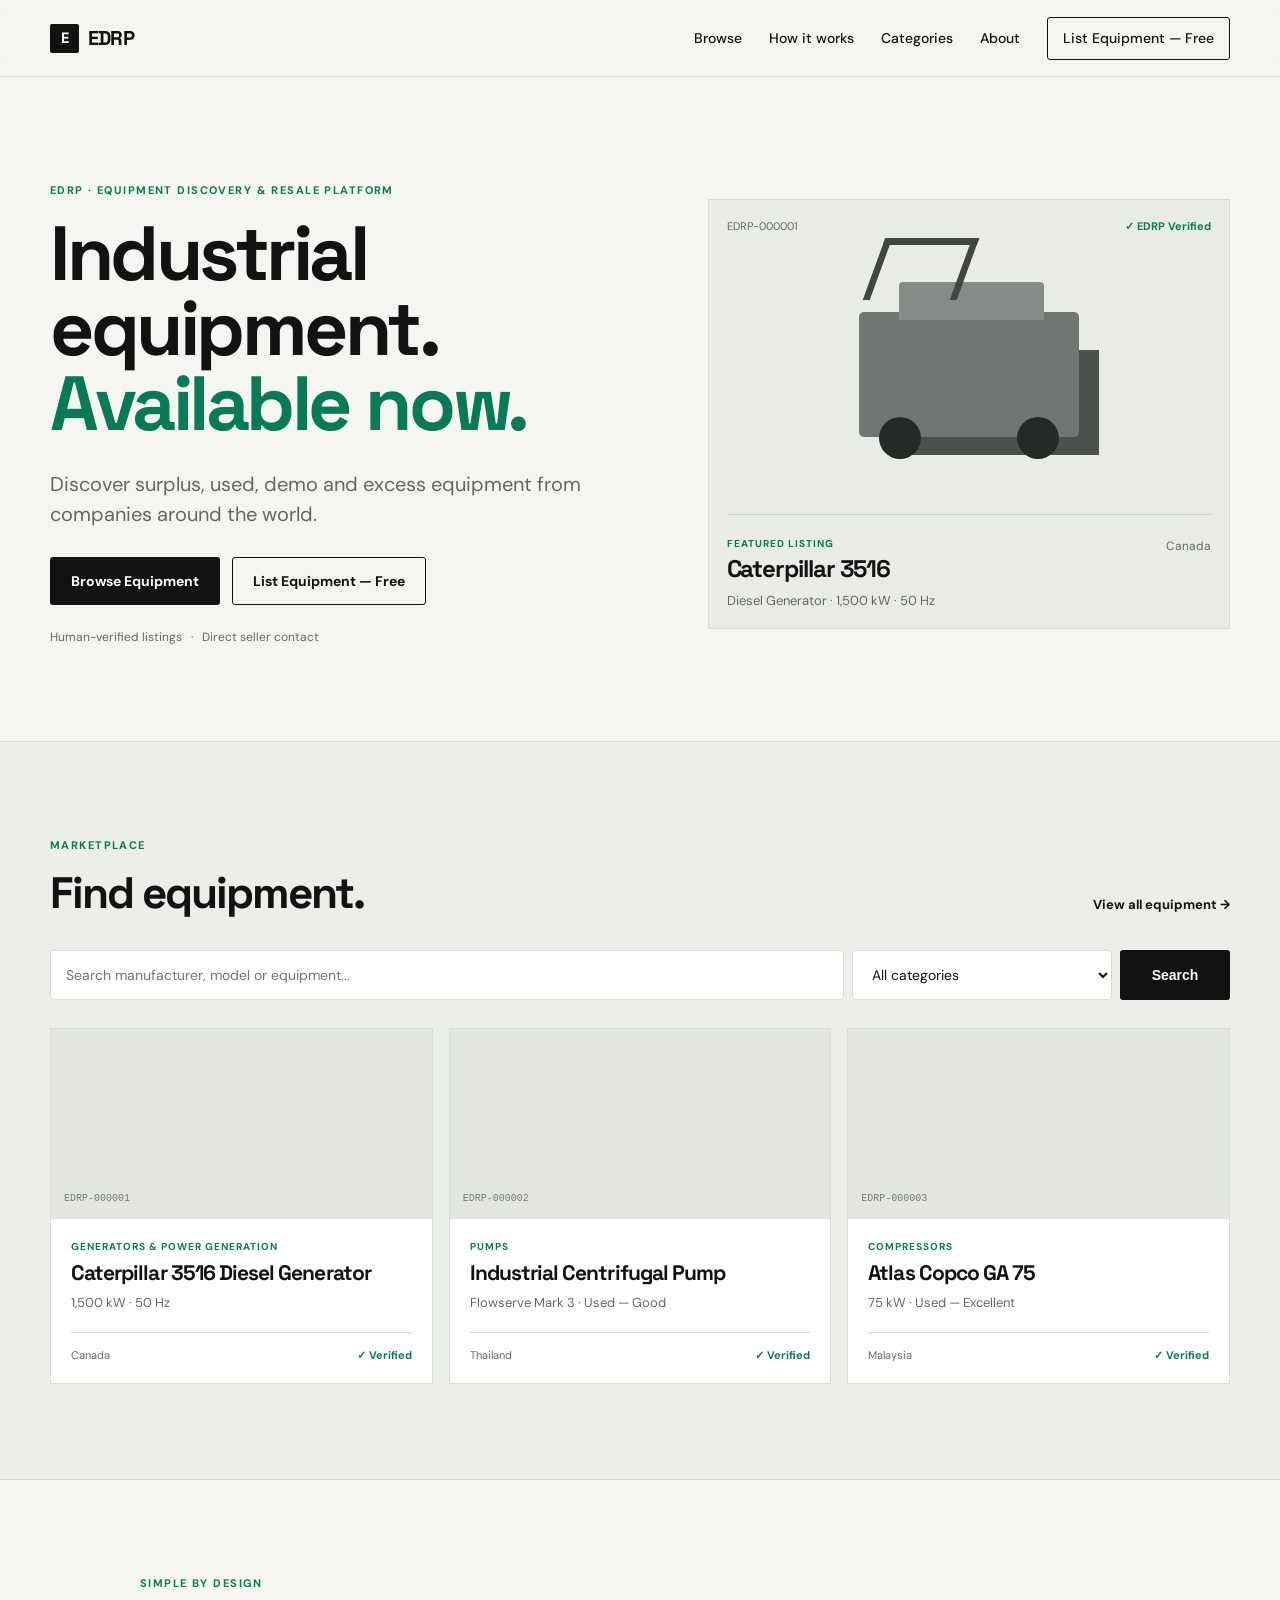
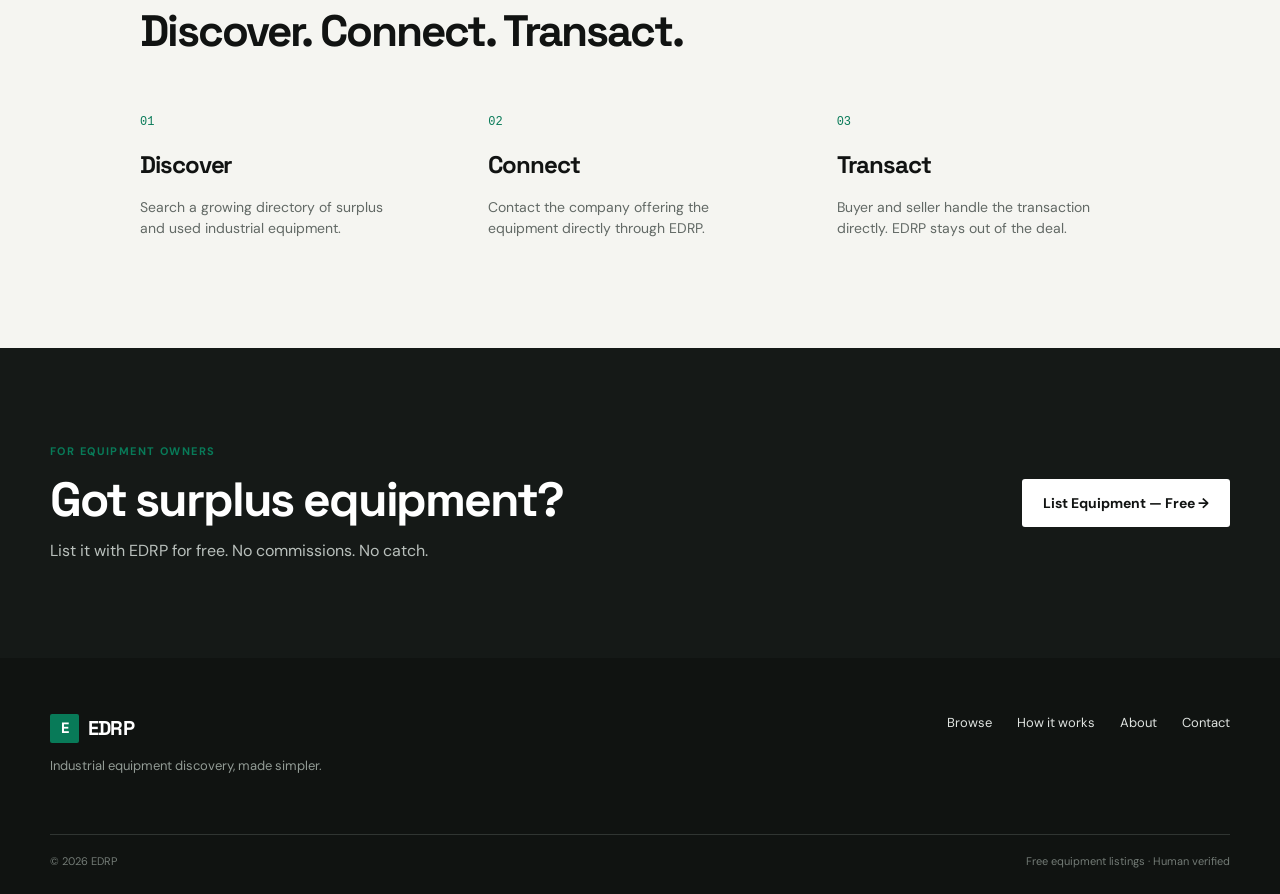
==== index.html @ 68dca219 "Add files via upload" ====
<!DOCTYPE html>
<html lang="en">
<head>
  <meta charset="UTF-8">
  <meta name="viewport" content="width=device-width, initial-scale=1.0">
  <meta name="description" content="EDRP — Industrial equipment. Available now.">
  <title>EDRP | Industrial Equipment. Available Now.</title>
  <link rel="preconnect" href="https://fonts.googleapis.com">
  <link rel="preconnect" href="https://fonts.gstatic.com" crossorigin>
  <link href="https://fonts.googleapis.com/css2?family=DM+Sans:wght@400;500;600;700&family=Space+Grotesk:wght@500;600;700&display=swap" rel="stylesheet">
  <link rel="stylesheet" href="css/style.css">
</head>
<body>
  <header class="site-header">
    <div class="container header-inner">
      <a class="brand" href="index.html" aria-label="EDRP home">
        <span class="brand-mark">E</span><span>EDRP</span>
      </a>
      <nav class="nav" aria-label="Primary navigation">
        <a href="#browse">Browse</a>
        <a href="#how">How it works</a>
        <a href="#categories">Categories</a>
        <a href="#about">About</a>
        <a class="nav-cta" href="#list">List Equipment — Free</a>
      </nav>
    </div>
  </header>

  <main>
    <section class="hero">
      <div class="container hero-grid">
        <div class="hero-copy">
          <p class="eyebrow">EDRP · Equipment Discovery & Resale Platform</p>
          <h1>Industrial equipment.<br><span>Available now.</span></h1>
          <p class="hero-text">Discover surplus, used, demo and excess equipment from companies around the world.</p>
          <div class="hero-actions">
            <a class="button button-primary" href="#browse">Browse Equipment</a>
            <a class="button button-secondary" href="#list">List Equipment — Free</a>
          </div>
          <div class="trust-line">
            <span>Human-verified listings</span>
            <span>·</span>
            <span>Direct seller contact</span>
          </div>
        </div>
        <div class="hero-panel" aria-label="Featured equipment preview">
          <div class="panel-top"><span>EDRP-000001</span><span class="verified">✓ EDRP Verified</span></div>
          <div class="equipment-visual"><div class="machine-shape"><div></div><div></div><div></div></div></div>
          <div class="panel-bottom">
            <div><p class="label">Featured listing</p><h2>Caterpillar 3516</h2><p>Diesel Generator · 1,500 kW · 50 Hz</p></div>
            <span class="location">Canada</span>
          </div>
        </div>
      </div>
    </section>

    <section class="section section-muted" id="browse">
      <div class="container">
        <div class="section-heading">
          <div><p class="eyebrow">Marketplace</p><h2>Find equipment.</h2></div>
          <a class="text-link" href="#">View all equipment →</a>
        </div>
        <div class="search-bar">
          <input type="search" placeholder="Search manufacturer, model or equipment..." aria-label="Search equipment">
          <select aria-label="Category"><option>All categories</option><option>Generators & Power Generation</option><option>Pumps</option><option>Compressors</option><option>Construction Equipment</option></select>
          <button class="button button-primary" type="button">Search</button>
        </div>
        <div class="listing-grid">
          <article class="listing-card"><div class="card-visual"><span>EDRP-000001</span></div><div class="card-body"><p class="card-category">Generators & Power Generation</p><h3>Caterpillar 3516 Diesel Generator</h3><p>1,500 kW · 50 Hz</p><div class="card-meta"><span>Canada</span><span class="verified">✓ Verified</span></div></div></article>
          <article class="listing-card"><div class="card-visual"><span>EDRP-000002</span></div><div class="card-body"><p class="card-category">Pumps</p><h3>Industrial Centrifugal Pump</h3><p>Flowserve Mark 3 · Used — Good</p><div class="card-meta"><span>Thailand</span><span class="verified">✓ Verified</span></div></div></article>
          <article class="listing-card"><div class="card-visual"><span>EDRP-000003</span></div><div class="card-body"><p class="card-category">Compressors</p><h3>Atlas Copco GA 75</h3><p>75 kW · Used — Excellent</p><div class="card-meta"><span>Malaysia</span><span class="verified">✓ Verified</span></div></div></article>
        </div>
      </div>
    </section>

    <section class="section" id="how">
      <div class="container narrow">
        <p class="eyebrow">Simple by design</p><h2>Discover. Connect. Transact.</h2>
        <div class="steps"><div><span>01</span><h3>Discover</h3><p>Search a growing directory of surplus and used industrial equipment.</p></div><div><span>02</span><h3>Connect</h3><p>Contact the company offering the equipment directly through EDRP.</p></div><div><span>03</span><h3>Transact</h3><p>Buyer and seller handle the transaction directly. EDRP stays out of the deal.</p></div></div>
      </div>
    </section>

    <section class="section section-dark" id="list">
      <div class="container split-cta"><div><p class="eyebrow">For equipment owners</p><h2>Got surplus equipment?</h2><p>List it with EDRP for free. No commissions. No catch.</p></div><a class="button button-light" href="#">List Equipment — Free →</a></div>
    </section>
  </main>

  <footer class="site-footer" id="about"><div class="container footer-inner"><div><div class="brand footer-brand"><span class="brand-mark">E</span><span>EDRP</span></div><p>Industrial equipment discovery, made simpler.</p></div><div class="footer-links"><a href="#">Browse</a><a href="#">How it works</a><a href="#">About</a><a href="#">Contact</a></div></div><div class="container footer-bottom"><span>© 2026 EDRP</span><span>Free equipment listings · Human verified</span></div></footer>
</body>
</html>
---- css/style.css ----
:root{--ink:#111312;--muted:#626965;--paper:#f5f5f1;--white:#fff;--line:#d9ddd8;--emerald:#087a58;--dark:#151917;--max:1180px;--radius:4px}
*{box-sizing:border-box}html{scroll-behavior:smooth}body{margin:0;background:var(--paper);color:var(--ink);font-family:"DM Sans",Arial,sans-serif;line-height:1.5}a{color:inherit;text-decoration:none}.container{width:min(calc(100% - 40px),var(--max));margin:auto}.site-header{position:sticky;top:0;z-index:20;background:rgba(245,245,241,.94);backdrop-filter:blur(12px);border-bottom:1px solid var(--line)}.header-inner{height:76px;display:flex;align-items:center;justify-content:space-between}.brand{display:flex;align-items:center;gap:9px;font-family:"Space Grotesk",sans-serif;font-weight:700;font-size:20px;letter-spacing:-.04em}.brand-mark{display:grid;place-items:center;width:29px;height:29px;background:var(--ink);color:var(--white);font-size:15px;border-radius:2px}.nav{display:flex;align-items:center;gap:27px;font-size:14px;font-weight:500}.nav a:hover,.text-link:hover{color:var(--emerald)}.nav-cta{border:1px solid var(--ink);padding:10px 15px;border-radius:3px}.nav-cta:hover{background:var(--ink);color:#fff!important}.hero{padding:105px 0 95px}.hero-grid{display:grid;grid-template-columns:1.05fr .95fr;gap:80px;align-items:center}.eyebrow{text-transform:uppercase;letter-spacing:.13em;font-size:11px;font-weight:700;color:var(--emerald);margin:0 0 17px}.hero h1,h2,h3{font-family:"Space Grotesk",sans-serif;letter-spacing:-.045em;margin:0}.hero h1{font-size:clamp(48px,6vw,78px);line-height:.98;max-width:750px}.hero h1 span{color:var(--emerald)}.hero-text{font-size:20px;color:var(--muted);max-width:590px;margin:28px 0}.hero-actions{display:flex;gap:12px;flex-wrap:wrap}.button{display:inline-flex;align-items:center;justify-content:center;min-height:48px;padding:0 20px;border-radius:3px;font-size:14px;font-weight:700;border:1px solid transparent;cursor:pointer}.button-primary{background:var(--ink);color:#fff}.button-primary:hover{background:var(--emerald)}.button-secondary{border-color:var(--ink)}.button-secondary:hover{background:#fff}.button-light{background:#fff;color:var(--ink)}.trust-line{display:flex;gap:9px;color:var(--muted);font-size:12px;margin-top:23px}.hero-panel{background:#e9ebe6;border:1px solid var(--line);min-height:430px;padding:18px;display:flex;flex-direction:column}.panel-top,.card-meta{display:flex;justify-content:space-between;align-items:center;font-size:11px;color:var(--muted)}.verified{color:var(--emerald);font-weight:700}.equipment-visual{flex:1;display:grid;place-items:center;min-height:270px}.machine-shape{width:220px;height:125px;position:relative;background:#707773;border-radius:5px;box-shadow:30px 28px 0 -10px #4c514e}.machine-shape:before{content:"";position:absolute;width:145px;height:38px;background:#858b87;left:40px;top:-30px;border-radius:4px 4px 0 0}.machine-shape:after{content:"";position:absolute;width:80px;height:55px;border:7px solid #414643;border-bottom:0;left:15px;top:-74px;transform:skewX(-20deg)}.machine-shape div{position:absolute;width:42px;height:42px;border-radius:50%;background:#252a27;bottom:-22px}.machine-shape div:nth-child(1){left:20px}.machine-shape div:nth-child(2){right:20px}.machine-shape div:nth-child(3){display:none}.panel-bottom{border-top:1px solid #cdd2cd;padding-top:17px;display:flex;justify-content:space-between;gap:20px}.panel-bottom h2{font-size:24px}.panel-bottom p{margin:4px 0 0;color:var(--muted);font-size:13px}.label,.card-category{font-size:10px!important;text-transform:uppercase;letter-spacing:.1em;font-weight:700;color:var(--emerald)!important}.location{font-size:12px;color:var(--muted);padding-top:5px}.section{padding:95px 0}.section-muted{background:#eceeea;border-top:1px solid var(--line);border-bottom:1px solid var(--line)}.section-dark{background:var(--dark);color:#fff}.section-heading{display:flex;align-items:end;justify-content:space-between;margin-bottom:35px}.section h2{font-size:44px;line-height:1}.text-link{font-size:13px;font-weight:700}.search-bar{display:grid;grid-template-columns:1fr 260px 110px;gap:8px;margin-bottom:28px}.search-bar input,.search-bar select{height:50px;border:1px solid var(--line);background:#fff;padding:0 15px;font:inherit;font-size:14px;color:var(--ink);border-radius:3px}.listing-grid{display:grid;grid-template-columns:repeat(3,1fr);gap:16px}.listing-card{background:#fff;border:1px solid var(--line);transition:transform .2s,box-shadow .2s}.listing-card:hover{transform:translateY(-3px);box-shadow:0 12px 30px rgba(0,0,0,.06)}.card-visual{height:190px;background:#e2e5e0;display:flex;align-items:flex-end;padding:13px;color:#777d78;font-size:10px;font-family:monospace}.card-body{padding:20px}.card-category{margin:0 0 8px}.card-body h3{font-size:21px;line-height:1.08}.card-body>p:not(.card-category){font-size:13px;color:var(--muted);margin:9px 0 19px}.card-meta{padding-top:14px;border-top:1px solid var(--line)}.narrow{max-width:1000px}.steps{display:grid;grid-template-columns:repeat(3,1fr);gap:45px;margin-top:55px}.steps span{font-family:monospace;color:var(--emerald);font-size:12px}.steps h3{font-size:24px;margin:15px 0 8px}.steps p{font-size:14px;color:var(--muted);max-width:270px}.split-cta{display:flex;align-items:center;justify-content:space-between;gap:40px}.split-cta h2{font-size:48px}.split-cta p:not(.eyebrow){color:#b9c0bc;margin:15px 0 0}.site-footer{padding:55px 0 25px;background:#101311;color:#dfe3e0}.footer-inner{display:flex;justify-content:space-between;gap:40px;padding-bottom:45px}.footer-brand{color:#fff}.footer-brand .brand-mark{background:var(--emerald)}.footer-inner p{color:#929b95;font-size:13px}.footer-links{display:flex;gap:25px;font-size:13px}.footer-links a:hover{color:#fff}.footer-bottom{border-top:1px solid #303532;padding-top:18px;display:flex;justify-content:space-between;color:#737b76;font-size:11px}
@media(max-width:850px){.nav{gap:12px}.nav a:not(.nav-cta){display:none}.hero{padding:75px 0}.hero-grid{grid-template-columns:1fr;gap:45px}.hero-panel{min-height:380px}.listing-grid{grid-template-columns:1fr 1fr}.search-bar{grid-template-columns:1fr 1fr}.search-bar .button{grid-column:1/-1}.steps{gap:25px}.split-cta{align-items:flex-start;flex-direction:column}.footer-inner{flex-direction:column}.footer-links{flex-wrap:wrap}.footer-bottom{flex-direction:column;gap:8px}}
@media(max-width:560px){.container{width:min(calc(100% - 28px),var(--max))}.header-inner{height:65px}.nav-cta{padding:8px 11px;font-size:12px}.hero h1{font-size:49px}.hero-text{font-size:17px}.hero-actions .button{width:100%}.trust-line{flex-wrap:wrap}.hero-panel{min-height:340px}.section{padding:70px 0}.section-heading{display:block}.section-heading .text-link{display:inline-block;margin-top:18px}.section h2,.split-cta h2{font-size:37px}.search-bar,.listing-grid,.steps{grid-template-columns:1fr}.search-bar input,.search-bar select,.search-bar .button{grid-column:auto}.steps{gap:28px;margin-top:38px}.steps p{max-width:none}.footer-links{display:grid;grid-template-columns:1fr 1fr}}
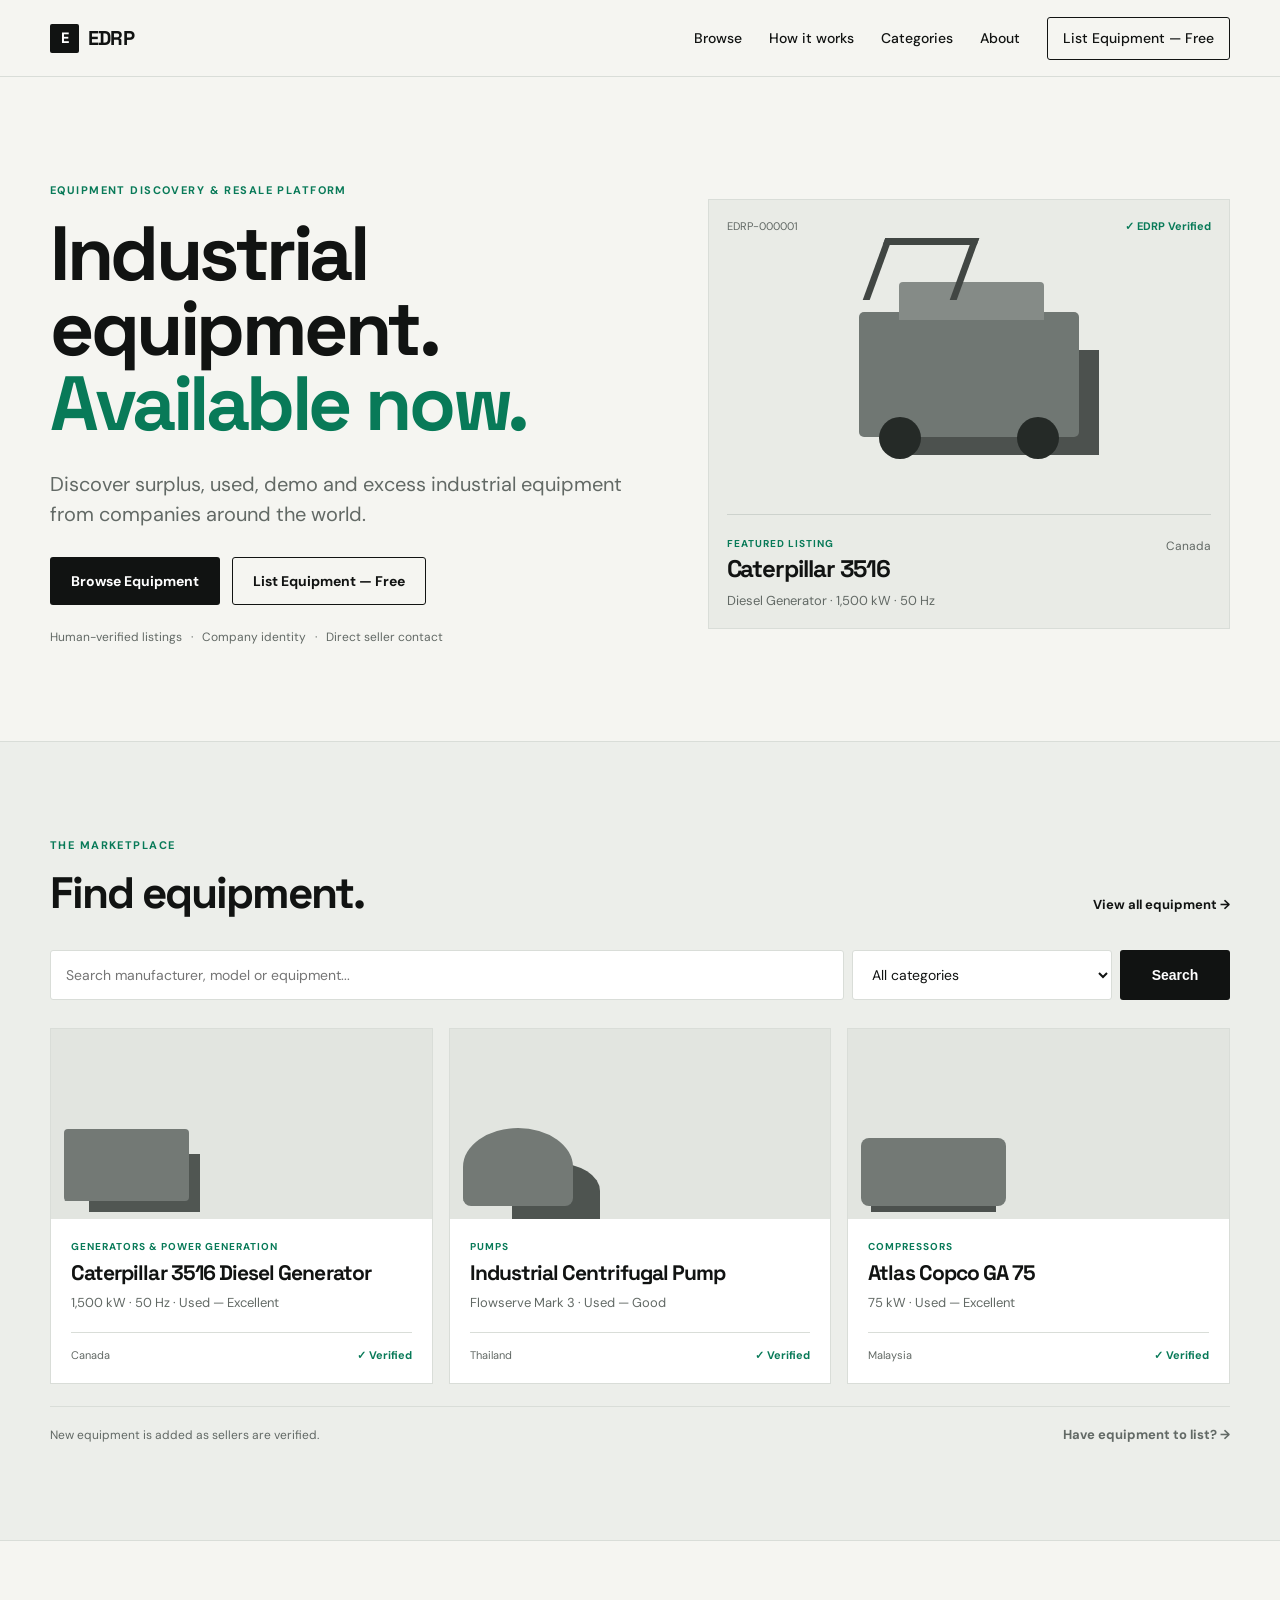
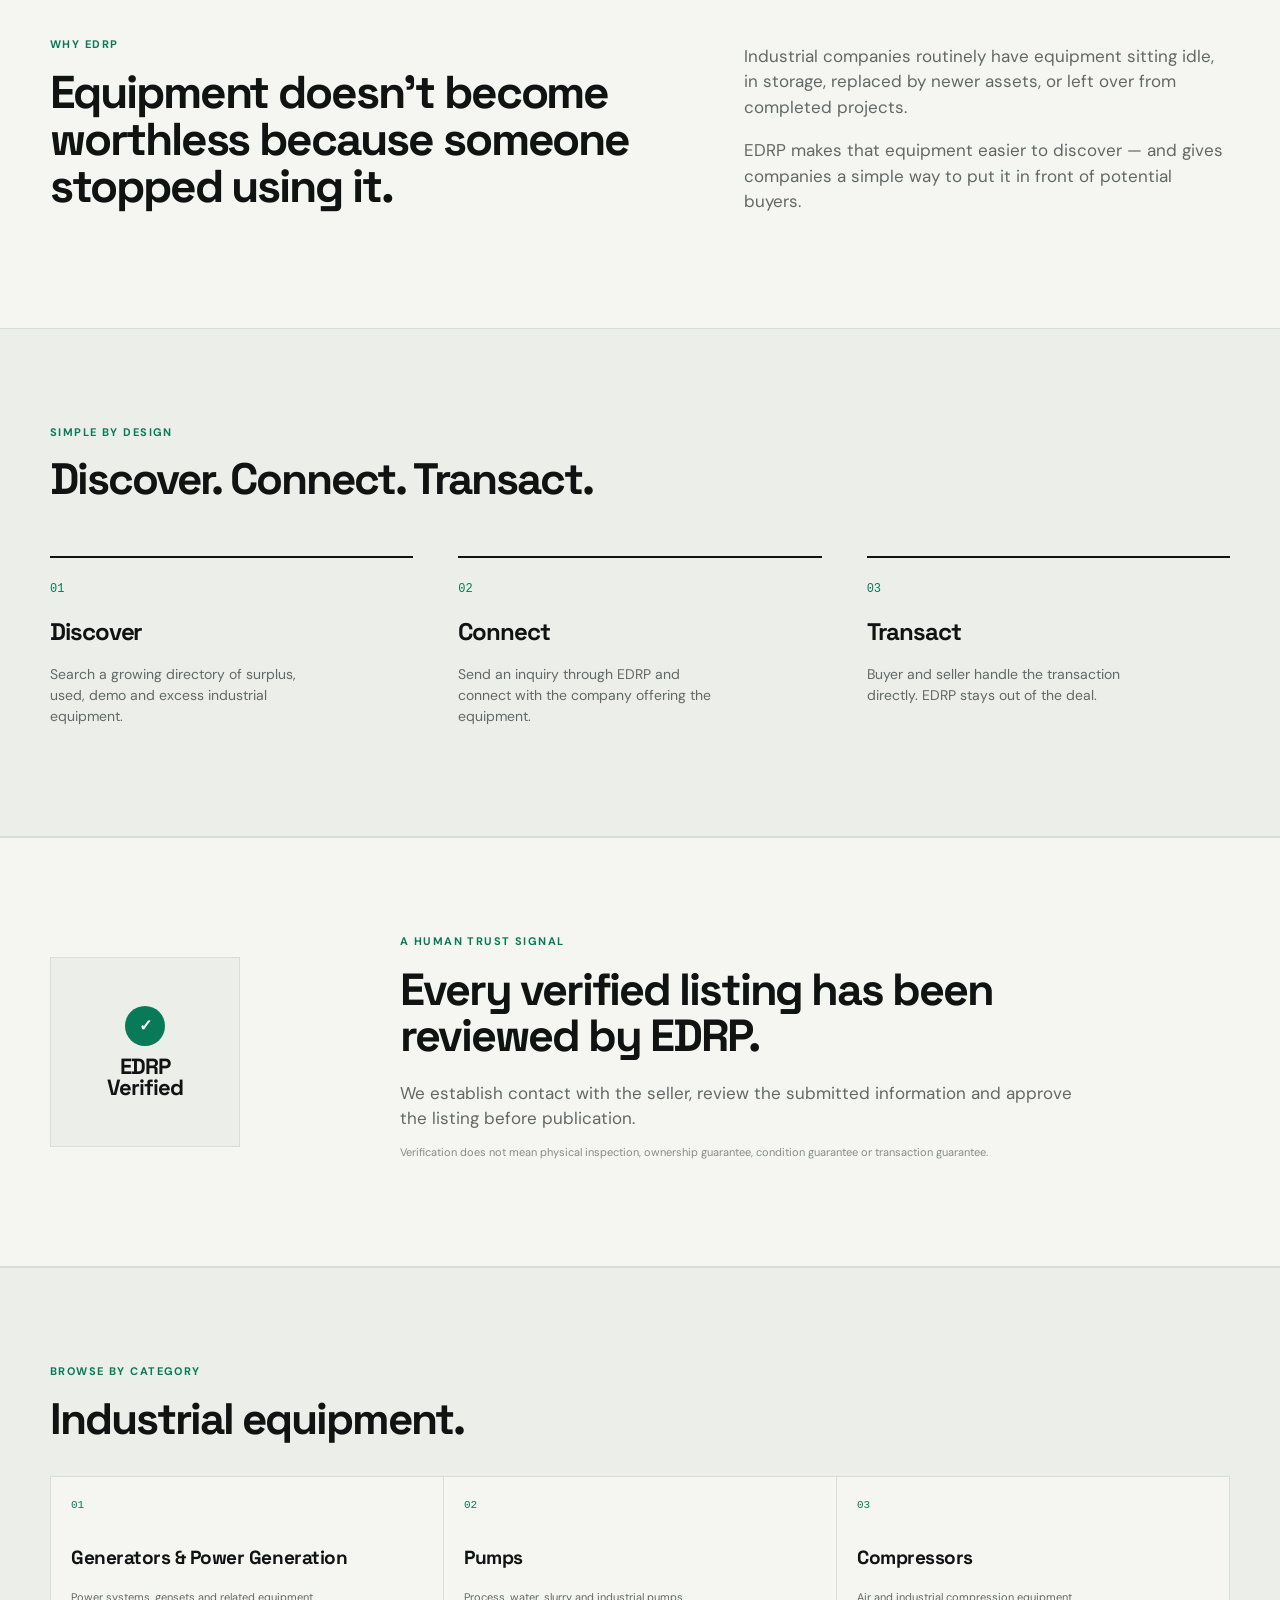
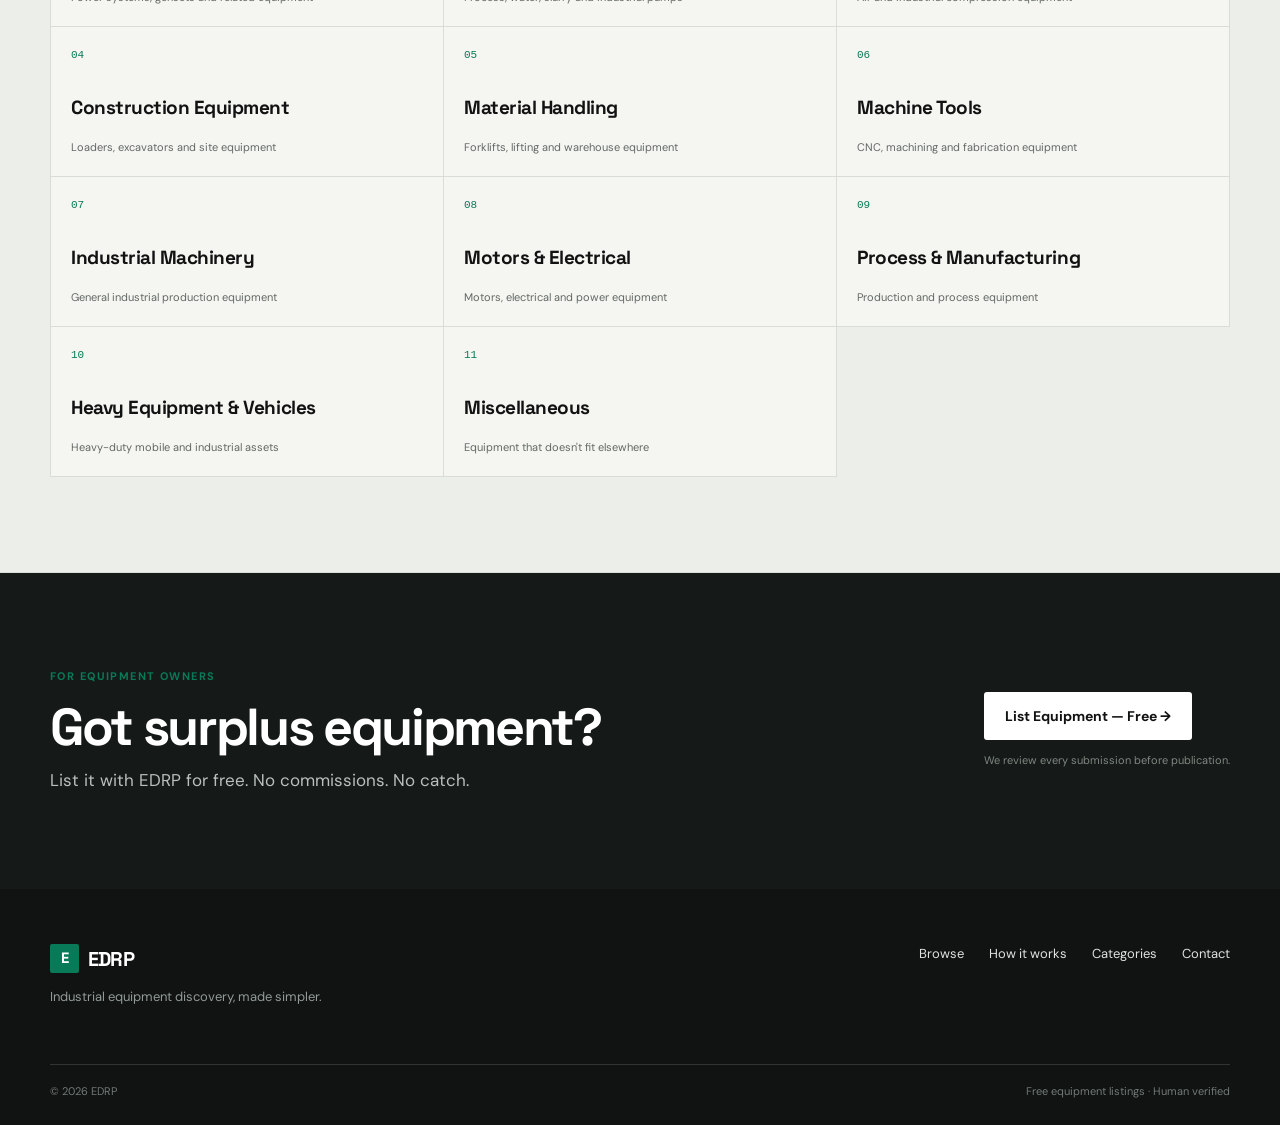
==== commit 931e497a: "Add files via upload" ====
--- a/index.html
+++ b/index.html
@@ -3,7 +3,7 @@
 <head>
   <meta charset="UTF-8">
   <meta name="viewport" content="width=device-width, initial-scale=1.0">
-  <meta name="description" content="EDRP — Industrial equipment. Available now.">
+  <meta name="description" content="EDRP is a global directory for surplus, used, demo and excess industrial equipment. Discover equipment from companies around the world.">
   <title>EDRP | Industrial Equipment. Available Now.</title>
   <link rel="preconnect" href="https://fonts.googleapis.com">
   <link rel="preconnect" href="https://fonts.gstatic.com" crossorigin>
@@ -17,74 +17,223 @@
         <span class="brand-mark">E</span><span>EDRP</span>
       </a>
       <nav class="nav" aria-label="Primary navigation">
-        <a href="#browse">Browse</a>
-        <a href="#how">How it works</a>
+        <a href="#equipment">Browse</a>
+        <a href="#how-it-works">How it works</a>
         <a href="#categories">Categories</a>
         <a href="#about">About</a>
-        <a class="nav-cta" href="#list">List Equipment — Free</a>
+        <a class="nav-cta" href="#sell">List Equipment — Free</a>
       </nav>
     </div>
   </header>
 
   <main>
+    <!-- HERO -->
     <section class="hero">
       <div class="container hero-grid">
         <div class="hero-copy">
-          <p class="eyebrow">EDRP · Equipment Discovery & Resale Platform</p>
+          <p class="eyebrow">Equipment Discovery & Resale Platform</p>
           <h1>Industrial equipment.<br><span>Available now.</span></h1>
-          <p class="hero-text">Discover surplus, used, demo and excess equipment from companies around the world.</p>
+          <p class="hero-text">Discover surplus, used, demo and excess industrial equipment from companies around the world.</p>
           <div class="hero-actions">
-            <a class="button button-primary" href="#browse">Browse Equipment</a>
-            <a class="button button-secondary" href="#list">List Equipment — Free</a>
-          </div>
-          <div class="trust-line">
-            <span>Human-verified listings</span>
-            <span>·</span>
-            <span>Direct seller contact</span>
-          </div>
-        </div>
-        <div class="hero-panel" aria-label="Featured equipment preview">
+            <a class="button button-primary" href="#equipment">Browse Equipment</a>
+            <a class="button button-secondary" href="#sell">List Equipment — Free</a>
+          </div>
+          <div class="trust-line" aria-label="EDRP trust points">
+            <span>Human-verified listings</span><span>·</span><span>Company identity</span><span>·</span><span>Direct seller contact</span>
+          </div>
+        </div>
+
+        <a class="hero-panel" href="#equipment" aria-label="View featured equipment">
           <div class="panel-top"><span>EDRP-000001</span><span class="verified">✓ EDRP Verified</span></div>
-          <div class="equipment-visual"><div class="machine-shape"><div></div><div></div><div></div></div></div>
+          <div class="equipment-visual">
+            <div class="machine-shape"><div></div><div></div><div></div></div>
+          </div>
           <div class="panel-bottom">
-            <div><p class="label">Featured listing</p><h2>Caterpillar 3516</h2><p>Diesel Generator · 1,500 kW · 50 Hz</p></div>
+            <div>
+              <p class="label">Featured listing</p>
+              <h2>Caterpillar 3516</h2>
+              <p>Diesel Generator · 1,500 kW · 50 Hz</p>
+            </div>
             <span class="location">Canada</span>
           </div>
-        </div>
-      </div>
-    </section>
-
-    <section class="section section-muted" id="browse">
+        </a>
+      </div>
+    </section>
+
+    <!-- MARKETPLACE -->
+    <section class="section section-muted" id="equipment">
       <div class="container">
         <div class="section-heading">
-          <div><p class="eyebrow">Marketplace</p><h2>Find equipment.</h2></div>
-          <a class="text-link" href="#">View all equipment →</a>
-        </div>
-        <div class="search-bar">
+          <div>
+            <p class="eyebrow">The marketplace</p>
+            <h2>Find equipment.</h2>
+          </div>
+          <a class="text-link" href="#equipment-grid">View all equipment →</a>
+        </div>
+
+        <div class="search-bar" role="search">
           <input type="search" placeholder="Search manufacturer, model or equipment..." aria-label="Search equipment">
-          <select aria-label="Category"><option>All categories</option><option>Generators & Power Generation</option><option>Pumps</option><option>Compressors</option><option>Construction Equipment</option></select>
+          <select aria-label="Category">
+            <option>All categories</option>
+            <option>Generators & Power Generation</option>
+            <option>Pumps</option>
+            <option>Compressors</option>
+            <option>Construction Equipment</option>
+            <option>Material Handling Equipment</option>
+            <option>Machine Tools</option>
+          </select>
           <button class="button button-primary" type="button">Search</button>
         </div>
-        <div class="listing-grid">
-          <article class="listing-card"><div class="card-visual"><span>EDRP-000001</span></div><div class="card-body"><p class="card-category">Generators & Power Generation</p><h3>Caterpillar 3516 Diesel Generator</h3><p>1,500 kW · 50 Hz</p><div class="card-meta"><span>Canada</span><span class="verified">✓ Verified</span></div></div></article>
-          <article class="listing-card"><div class="card-visual"><span>EDRP-000002</span></div><div class="card-body"><p class="card-category">Pumps</p><h3>Industrial Centrifugal Pump</h3><p>Flowserve Mark 3 · Used — Good</p><div class="card-meta"><span>Thailand</span><span class="verified">✓ Verified</span></div></div></article>
-          <article class="listing-card"><div class="card-visual"><span>EDRP-000003</span></div><div class="card-body"><p class="card-category">Compressors</p><h3>Atlas Copco GA 75</h3><p>75 kW · Used — Excellent</p><div class="card-meta"><span>Malaysia</span><span class="verified">✓ Verified</span></div></div></article>
-        </div>
-      </div>
-    </section>
-
-    <section class="section" id="how">
-      <div class="container narrow">
-        <p class="eyebrow">Simple by design</p><h2>Discover. Connect. Transact.</h2>
-        <div class="steps"><div><span>01</span><h3>Discover</h3><p>Search a growing directory of surplus and used industrial equipment.</p></div><div><span>02</span><h3>Connect</h3><p>Contact the company offering the equipment directly through EDRP.</p></div><div><span>03</span><h3>Transact</h3><p>Buyer and seller handle the transaction directly. EDRP stays out of the deal.</p></div></div>
-      </div>
-    </section>
-
-    <section class="section section-dark" id="list">
-      <div class="container split-cta"><div><p class="eyebrow">For equipment owners</p><h2>Got surplus equipment?</h2><p>List it with EDRP for free. No commissions. No catch.</p></div><a class="button button-light" href="#">List Equipment — Free →</a></div>
+
+        <div class="listing-grid" id="equipment-grid">
+          <a class="listing-card" href="#listing-000001">
+            <div class="card-visual machine-generator"><span>EDRP-000001</span></div>
+            <div class="card-body">
+              <p class="card-category">Generators & Power Generation</p>
+              <h3>Caterpillar 3516 Diesel Generator</h3>
+              <p>1,500 kW · 50 Hz · Used — Excellent</p>
+              <div class="card-meta"><span>Canada</span><span class="verified">✓ Verified</span></div>
+            </div>
+          </a>
+
+          <a class="listing-card" href="#listing-000002">
+            <div class="card-visual machine-pump"><span>EDRP-000002</span></div>
+            <div class="card-body">
+              <p class="card-category">Pumps</p>
+              <h3>Industrial Centrifugal Pump</h3>
+              <p>Flowserve Mark 3 · Used — Good</p>
+              <div class="card-meta"><span>Thailand</span><span class="verified">✓ Verified</span></div>
+            </div>
+          </a>
+
+          <a class="listing-card" href="#listing-000003">
+            <div class="card-visual machine-compressor"><span>EDRP-000003</span></div>
+            <div class="card-body">
+              <p class="card-category">Compressors</p>
+              <h3>Atlas Copco GA 75</h3>
+              <p>75 kW · Used — Excellent</p>
+              <div class="card-meta"><span>Malaysia</span><span class="verified">✓ Verified</span></div>
+            </div>
+          </a>
+        </div>
+
+        <div class="marketplace-note">
+          <span>New equipment is added as sellers are verified.</span>
+          <a class="text-link" href="#sell">Have equipment to list? →</a>
+        </div>
+      </div>
+    </section>
+
+    <!-- VALUE PROPOSITION -->
+    <section class="section">
+      <div class="container value-grid">
+        <div>
+          <p class="eyebrow">Why EDRP</p>
+          <h2>Equipment doesn't become worthless because someone stopped using it.</h2>
+        </div>
+        <div class="value-copy">
+          <p>Industrial companies routinely have equipment sitting idle, in storage, replaced by newer assets, or left over from completed projects.</p>
+          <p>EDRP makes that equipment easier to discover — and gives companies a simple way to put it in front of potential buyers.</p>
+        </div>
+      </div>
+    </section>
+
+    <!-- HOW IT WORKS -->
+    <section class="section section-muted" id="how-it-works">
+      <div class="container">
+        <div class="section-heading compact-heading">
+          <div><p class="eyebrow">Simple by design</p><h2>Discover. Connect. Transact.</h2></div>
+        </div>
+        <div class="steps">
+          <div class="step">
+            <span>01</span>
+            <h3>Discover</h3>
+            <p>Search a growing directory of surplus, used, demo and excess industrial equipment.</p>
+          </div>
+          <div class="step">
+            <span>02</span>
+            <h3>Connect</h3>
+            <p>Send an inquiry through EDRP and connect with the company offering the equipment.</p>
+          </div>
+          <div class="step">
+            <span>03</span>
+            <h3>Transact</h3>
+            <p>Buyer and seller handle the transaction directly. EDRP stays out of the deal.</p>
+          </div>
+        </div>
+      </div>
+    </section>
+
+    <!-- VERIFIED -->
+    <section class="section verified-section">
+      <div class="container verified-grid">
+        <div class="verified-badge-large"><span>✓</span><strong>EDRP<br>Verified</strong></div>
+        <div>
+          <p class="eyebrow">A human trust signal</p>
+          <h2>Every verified listing has been reviewed by EDRP.</h2>
+          <p class="verified-text">We establish contact with the seller, review the submitted information and approve the listing before publication.</p>
+          <p class="verified-fine">Verification does not mean physical inspection, ownership guarantee, condition guarantee or transaction guarantee.</p>
+        </div>
+      </div>
+    </section>
+
+    <!-- CATEGORIES -->
+    <section class="section section-muted" id="categories">
+      <div class="container">
+        <div class="section-heading">
+          <div><p class="eyebrow">Browse by category</p><h2>Industrial equipment.</h2></div>
+        </div>
+        <div class="category-grid">
+          <a href="#equipment"><span>01</span><strong>Generators & Power Generation</strong><small>Power systems, gensets and related equipment</small></a>
+          <a href="#equipment"><span>02</span><strong>Pumps</strong><small>Process, water, slurry and industrial pumps</small></a>
+          <a href="#equipment"><span>03</span><strong>Compressors</strong><small>Air and industrial compression equipment</small></a>
+          <a href="#equipment"><span>04</span><strong>Construction Equipment</strong><small>Loaders, excavators and site equipment</small></a>
+          <a href="#equipment"><span>05</span><strong>Material Handling</strong><small>Forklifts, lifting and warehouse equipment</small></a>
+          <a href="#equipment"><span>06</span><strong>Machine Tools</strong><small>CNC, machining and fabrication equipment</small></a>
+          <a href="#equipment"><span>07</span><strong>Industrial Machinery</strong><small>General industrial production equipment</small></a>
+          <a href="#equipment"><span>08</span><strong>Motors & Electrical</strong><small>Motors, electrical and power equipment</small></a>
+          <a href="#equipment"><span>09</span><strong>Process & Manufacturing</strong><small>Production and process equipment</small></a>
+          <a href="#equipment"><span>10</span><strong>Heavy Equipment & Vehicles</strong><small>Heavy-duty mobile and industrial assets</small></a>
+          <a href="#equipment"><span>11</span><strong>Miscellaneous</strong><small>Equipment that doesn't fit elsewhere</small></a>
+        </div>
+      </div>
+    </section>
+
+    <!-- SELLER CTA -->
+    <section class="section section-dark" id="sell">
+      <div class="container seller-cta">
+        <div>
+          <p class="eyebrow">For equipment owners</p>
+          <h2>Got surplus equipment?</h2>
+          <p>List it with EDRP for free. No commissions. No catch.</p>
+        </div>
+        <div class="seller-actions">
+          <a class="button button-light" href="#contact">List Equipment — Free →</a>
+          <span>We review every submission before publication.</span>
+        </div>
+      </div>
     </section>
   </main>
 
-  <footer class="site-footer" id="about"><div class="container footer-inner"><div><div class="brand footer-brand"><span class="brand-mark">E</span><span>EDRP</span></div><p>Industrial equipment discovery, made simpler.</p></div><div class="footer-links"><a href="#">Browse</a><a href="#">How it works</a><a href="#">About</a><a href="#">Contact</a></div></div><div class="container footer-bottom"><span>© 2026 EDRP</span><span>Free equipment listings · Human verified</span></div></footer>
+  <footer class="site-footer" id="about">
+    <div class="container footer-inner">
+      <div>
+        <div class="brand footer-brand"><span class="brand-mark">E</span><span>EDRP</span></div>
+        <p>Industrial equipment discovery, made simpler.</p>
+      </div>
+      <div class="footer-links">
+        <a href="#equipment">Browse</a>
+        <a href="#how-it-works">How it works</a>
+        <a href="#categories">Categories</a>
+        <a href="#contact">Contact</a>
+      </div>
+    </div>
+    <div class="container footer-bottom">
+      <span>© 2026 EDRP</span>
+      <span>Free equipment listings · Human verified</span>
+    </div>
+  </footer>
+
+  <div id="contact" class="anchor-target" aria-hidden="true"></div>
 </body>
 </html>
--- a/css/style.css
+++ b/css/style.css
@@ -2,3 +2,46 @@
 *{box-sizing:border-box}html{scroll-behavior:smooth}body{margin:0;background:var(--paper);color:var(--ink);font-family:"DM Sans",Arial,sans-serif;line-height:1.5}a{color:inherit;text-decoration:none}.container{width:min(calc(100% - 40px),var(--max));margin:auto}.site-header{position:sticky;top:0;z-index:20;background:rgba(245,245,241,.94);backdrop-filter:blur(12px);border-bottom:1px solid var(--line)}.header-inner{height:76px;display:flex;align-items:center;justify-content:space-between}.brand{display:flex;align-items:center;gap:9px;font-family:"Space Grotesk",sans-serif;font-weight:700;font-size:20px;letter-spacing:-.04em}.brand-mark{display:grid;place-items:center;width:29px;height:29px;background:var(--ink);color:var(--white);font-size:15px;border-radius:2px}.nav{display:flex;align-items:center;gap:27px;font-size:14px;font-weight:500}.nav a:hover,.text-link:hover{color:var(--emerald)}.nav-cta{border:1px solid var(--ink);padding:10px 15px;border-radius:3px}.nav-cta:hover{background:var(--ink);color:#fff!important}.hero{padding:105px 0 95px}.hero-grid{display:grid;grid-template-columns:1.05fr .95fr;gap:80px;align-items:center}.eyebrow{text-transform:uppercase;letter-spacing:.13em;font-size:11px;font-weight:700;color:var(--emerald);margin:0 0 17px}.hero h1,h2,h3{font-family:"Space Grotesk",sans-serif;letter-spacing:-.045em;margin:0}.hero h1{font-size:clamp(48px,6vw,78px);line-height:.98;max-width:750px}.hero h1 span{color:var(--emerald)}.hero-text{font-size:20px;color:var(--muted);max-width:590px;margin:28px 0}.hero-actions{display:flex;gap:12px;flex-wrap:wrap}.button{display:inline-flex;align-items:center;justify-content:center;min-height:48px;padding:0 20px;border-radius:3px;font-size:14px;font-weight:700;border:1px solid transparent;cursor:pointer}.button-primary{background:var(--ink);color:#fff}.button-primary:hover{background:var(--emerald)}.button-secondary{border-color:var(--ink)}.button-secondary:hover{background:#fff}.button-light{background:#fff;color:var(--ink)}.trust-line{display:flex;gap:9px;color:var(--muted);font-size:12px;margin-top:23px}.hero-panel{background:#e9ebe6;border:1px solid var(--line);min-height:430px;padding:18px;display:flex;flex-direction:column}.panel-top,.card-meta{display:flex;justify-content:space-between;align-items:center;font-size:11px;color:var(--muted)}.verified{color:var(--emerald);font-weight:700}.equipment-visual{flex:1;display:grid;place-items:center;min-height:270px}.machine-shape{width:220px;height:125px;position:relative;background:#707773;border-radius:5px;box-shadow:30px 28px 0 -10px #4c514e}.machine-shape:before{content:"";position:absolute;width:145px;height:38px;background:#858b87;left:40px;top:-30px;border-radius:4px 4px 0 0}.machine-shape:after{content:"";position:absolute;width:80px;height:55px;border:7px solid #414643;border-bottom:0;left:15px;top:-74px;transform:skewX(-20deg)}.machine-shape div{position:absolute;width:42px;height:42px;border-radius:50%;background:#252a27;bottom:-22px}.machine-shape div:nth-child(1){left:20px}.machine-shape div:nth-child(2){right:20px}.machine-shape div:nth-child(3){display:none}.panel-bottom{border-top:1px solid #cdd2cd;padding-top:17px;display:flex;justify-content:space-between;gap:20px}.panel-bottom h2{font-size:24px}.panel-bottom p{margin:4px 0 0;color:var(--muted);font-size:13px}.label,.card-category{font-size:10px!important;text-transform:uppercase;letter-spacing:.1em;font-weight:700;color:var(--emerald)!important}.location{font-size:12px;color:var(--muted);padding-top:5px}.section{padding:95px 0}.section-muted{background:#eceeea;border-top:1px solid var(--line);border-bottom:1px solid var(--line)}.section-dark{background:var(--dark);color:#fff}.section-heading{display:flex;align-items:end;justify-content:space-between;margin-bottom:35px}.section h2{font-size:44px;line-height:1}.text-link{font-size:13px;font-weight:700}.search-bar{display:grid;grid-template-columns:1fr 260px 110px;gap:8px;margin-bottom:28px}.search-bar input,.search-bar select{height:50px;border:1px solid var(--line);background:#fff;padding:0 15px;font:inherit;font-size:14px;color:var(--ink);border-radius:3px}.listing-grid{display:grid;grid-template-columns:repeat(3,1fr);gap:16px}.listing-card{background:#fff;border:1px solid var(--line);transition:transform .2s,box-shadow .2s}.listing-card:hover{transform:translateY(-3px);box-shadow:0 12px 30px rgba(0,0,0,.06)}.card-visual{height:190px;background:#e2e5e0;display:flex;align-items:flex-end;padding:13px;color:#777d78;font-size:10px;font-family:monospace}.card-body{padding:20px}.card-category{margin:0 0 8px}.card-body h3{font-size:21px;line-height:1.08}.card-body>p:not(.card-category){font-size:13px;color:var(--muted);margin:9px 0 19px}.card-meta{padding-top:14px;border-top:1px solid var(--line)}.narrow{max-width:1000px}.steps{display:grid;grid-template-columns:repeat(3,1fr);gap:45px;margin-top:55px}.steps span{font-family:monospace;color:var(--emerald);font-size:12px}.steps h3{font-size:24px;margin:15px 0 8px}.steps p{font-size:14px;color:var(--muted);max-width:270px}.split-cta{display:flex;align-items:center;justify-content:space-between;gap:40px}.split-cta h2{font-size:48px}.split-cta p:not(.eyebrow){color:#b9c0bc;margin:15px 0 0}.site-footer{padding:55px 0 25px;background:#101311;color:#dfe3e0}.footer-inner{display:flex;justify-content:space-between;gap:40px;padding-bottom:45px}.footer-brand{color:#fff}.footer-brand .brand-mark{background:var(--emerald)}.footer-inner p{color:#929b95;font-size:13px}.footer-links{display:flex;gap:25px;font-size:13px}.footer-links a:hover{color:#fff}.footer-bottom{border-top:1px solid #303532;padding-top:18px;display:flex;justify-content:space-between;color:#737b76;font-size:11px}
 @media(max-width:850px){.nav{gap:12px}.nav a:not(.nav-cta){display:none}.hero{padding:75px 0}.hero-grid{grid-template-columns:1fr;gap:45px}.hero-panel{min-height:380px}.listing-grid{grid-template-columns:1fr 1fr}.search-bar{grid-template-columns:1fr 1fr}.search-bar .button{grid-column:1/-1}.steps{gap:25px}.split-cta{align-items:flex-start;flex-direction:column}.footer-inner{flex-direction:column}.footer-links{flex-wrap:wrap}.footer-bottom{flex-direction:column;gap:8px}}
 @media(max-width:560px){.container{width:min(calc(100% - 28px),var(--max))}.header-inner{height:65px}.nav-cta{padding:8px 11px;font-size:12px}.hero h1{font-size:49px}.hero-text{font-size:17px}.hero-actions .button{width:100%}.trust-line{flex-wrap:wrap}.hero-panel{min-height:340px}.section{padding:70px 0}.section-heading{display:block}.section-heading .text-link{display:inline-block;margin-top:18px}.section h2,.split-cta h2{font-size:37px}.search-bar,.listing-grid,.steps{grid-template-columns:1fr}.search-bar input,.search-bar select,.search-bar .button{grid-column:auto}.steps{gap:28px;margin-top:38px}.steps p{max-width:none}.footer-links{display:grid;grid-template-columns:1fr 1fr}}
+
+/* STEP 5 — HOMEPAGE */
+.hero-panel{cursor:pointer;transition:transform .2s,box-shadow .2s}.hero-panel:hover{transform:translateY(-4px);box-shadow:0 18px 40px rgba(0,0,0,.08)}
+.marketplace-note{display:flex;justify-content:space-between;align-items:center;margin-top:22px;padding-top:18px;border-top:1px solid var(--line);font-size:12px;color:var(--muted)}
+.value-grid{display:grid;grid-template-columns:1.1fr .9fr;gap:100px;align-items:start}.value-grid h2{font-size:46px;line-height:1.02;max-width:720px}.value-copy{padding-top:8px}.value-copy p{font-size:17px;color:var(--muted);margin:0 0 18px;max-width:520px}.compact-heading{margin-bottom:0}.step{border-top:2px solid var(--ink);padding-top:17px}.step span{font-family:monospace;color:var(--emerald);font-size:12px}.verified-section{border-top:1px solid var(--line);border-bottom:1px solid var(--line)}.verified-grid{display:grid;grid-template-columns:260px 1fr;gap:90px;align-items:center}.verified-badge-large{width:190px;height:190px;border:1px solid var(--line);background:#eceeea;display:flex;flex-direction:column;align-items:center;justify-content:center;text-align:center;gap:10px}.verified-badge-large span{display:grid;place-items:center;width:40px;height:40px;border-radius:50%;background:var(--emerald);color:#fff;font-weight:700}.verified-badge-large strong{font-family:"Space Grotesk",sans-serif;font-size:22px;line-height:.95;letter-spacing:-.04em}.verified-grid h2{font-size:45px;line-height:1.02;max-width:750px}.verified-text{font-size:17px;color:var(--muted);max-width:680px;margin:22px 0 12px}.verified-fine{font-size:11px;color:#858c87;max-width:680px}.category-grid{display:grid;grid-template-columns:repeat(3,1fr);border-top:1px solid var(--line);border-left:1px solid var(--line)}.category-grid a{min-height:150px;padding:20px;border-right:1px solid var(--line);border-bottom:1px solid var(--line);display:flex;flex-direction:column;justify-content:space-between;background:#f5f5f1;transition:background .2s,transform .2s}.category-grid a:hover{background:#fff;transform:translateY(-2px)}.category-grid span{font-family:monospace;color:var(--emerald);font-size:11px}.category-grid strong{font-family:"Space Grotesk",sans-serif;font-size:19px;line-height:1.05;letter-spacing:-.025em;margin-top:22px}.category-grid small{font-size:11px;color:var(--muted);margin-top:9px}.seller-cta{display:flex;align-items:center;justify-content:space-between;gap:60px}.seller-cta h2{font-size:52px}.seller-cta>div:first-child p:not(.eyebrow){color:#b9c0bc;margin:15px 0 0;font-size:17px}.seller-actions{display:flex;flex-direction:column;align-items:flex-start;gap:12px}.seller-actions span{font-size:11px;color:#7f8882}.anchor-target{position:absolute;bottom:0}.machine-generator:after{content:"";width:125px;height:72px;background:#737975;border-radius:4px;box-shadow:18px 18px 0 -7px #505652;display:block;margin:auto;transform:translateY(-5px)}.machine-pump:after{content:"";width:110px;height:78px;border-radius:50% 50% 8px 8px;background:#737975;display:block;margin:auto;box-shadow:38px 24px 0 -11px #4e5450}.machine-compressor:after{content:"";width:145px;height:68px;border-radius:8px;background:#737975;display:block;margin:auto;box-shadow:0 16px 0 -10px #4c514e}.card-visual{display:flex;justify-content:space-between;align-items:flex-end}.card-visual:after{position:absolute}.listing-card{position:relative;overflow:hidden}
+@media(max-width:850px){.value-grid{grid-template-columns:1fr;gap:30px}.verified-grid{grid-template-columns:1fr;gap:35px}.category-grid{grid-template-columns:1fr 1fr}.seller-cta{align-items:flex-start;flex-direction:column;gap:30px}}
+@media(max-width:560px){.marketplace-note{align-items:flex-start;flex-direction:column;gap:12px}.value-grid h2,.verified-grid h2,.seller-cta h2{font-size:37px}.category-grid{grid-template-columns:1fr}.verified-badge-large{width:145px;height:145px}.verified-badge-large strong{font-size:18px}.seller-actions,.seller-actions .button{width:100%}}
+
+/* Step 6 — Marketplace / Search */
+.page-hero{padding:7rem 0 4rem;border-bottom:1px solid var(--line)}
+.page-hero h1{max-width:760px;margin:.45rem 0 1rem;font-size:clamp(2.7rem,6vw,5.4rem);line-height:.98;letter-spacing:-.045em}
+.page-hero p{max-width:650px;color:var(--muted);font-size:1.12rem;line-height:1.65}
+.browse-section{padding:3rem 0 7rem}
+.search-panel{border:1px solid var(--line);background:#fff;padding:1.5rem}
+.search-panel>label{display:block;font-weight:700;margin-bottom:.65rem}
+.search-row{display:flex;gap:.7rem}
+.search-row input{flex:1}
+.filters{display:grid;grid-template-columns:1fr 1fr;gap:1rem;margin-top:1rem}
+.filters label{font-size:.78rem;font-weight:700;text-transform:uppercase;letter-spacing:.08em}
+.filters select{display:block;width:100%;margin-top:.45rem}
+.results-head{display:flex;justify-content:space-between;align-items:center;padding:2rem 0 1rem;font-size:.9rem;font-weight:700}
+.results-note{color:var(--accent)}
+.listing-grid{display:grid;grid-template-columns:repeat(3,1fr);gap:1rem}
+.listing-card{display:block;background:#fff;border:1px solid var(--line);color:inherit;text-decoration:none;transition:transform .18s ease,border-color .18s ease}
+.listing-card:hover{transform:translateY(-3px);border-color:#999}
+.listing-image{height:190px;background:linear-gradient(135deg,#e9e9e5,#d5d5d0);display:flex;align-items:flex-end;padding:1rem}
+.listing-image span{font-size:.65rem;font-weight:800;letter-spacing:.12em}
+.listing-body{padding:1.25rem}
+.listing-meta{display:flex;justify-content:space-between;gap:.5rem;font-size:.68rem;text-transform:uppercase;letter-spacing:.07em;color:var(--muted)}
+.listing-meta b{color:var(--accent)}
+.listing-body h2{font-size:1.25rem;line-height:1.15;margin:.8rem 0 .4rem;letter-spacing:-.02em}
+.listing-body p{margin:0;color:var(--muted);font-size:.9rem}
+.listing-details{display:flex;justify-content:space-between;border-top:1px solid var(--line);margin-top:1.1rem;padding-top:.8rem;font-size:.78rem}
+.listing-spec{margin-top:.85rem;font-weight:700}
+.listing-id{margin-top:1rem;font-size:.68rem;color:var(--muted);letter-spacing:.08em}
+.empty-state{padding:5rem 1rem;text-align:center;border:1px dashed var(--line);margin-top:1rem}
+.empty-state h2{margin:0 0 .5rem}.empty-state p{color:var(--muted)}
+@media(max-width:800px){.listing-grid{grid-template-columns:1fr 1fr}}
+@media(max-width:560px){.page-hero{padding:5rem 0 3rem}.search-row{flex-direction:column}.filters{grid-template-columns:1fr}.listing-grid{grid-template-columns:1fr}.listing-image{height:170px}}
+
+.listing-page{padding:42px 0 90px}.back-link{display:inline-block;margin-bottom:34px;color:var(--muted);font-size:14px;font-weight:600}.listing-layout{display:grid;grid-template-columns:minmax(0,1.05fr) minmax(360px,.95fr);gap:64px;align-items:start}.listing-hero-image{aspect-ratio:4/3;background:linear-gradient(135deg,#e7e9e5,#dfe3de);display:flex;align-items:center;justify-content:center;color:#7a817c;font-size:13px;text-transform:uppercase;letter-spacing:.12em}.listing-tags{display:flex;flex-wrap:wrap;gap:8px;margin-bottom:22px}.tag{display:inline-flex;align-items:center;min-height:28px;padding:0 10px;border-radius:3px;background:#e9ece8;color:var(--ink);font-size:11px;font-weight:700;letter-spacing:.05em;text-transform:uppercase}.tag-light{background:#f0f1ed;color:var(--muted)}.tag-verified{background:#e0f0e9;color:var(--emerald)}.listing-copy .eyebrow{margin:0 0 10px;color:var(--emerald);font-size:12px;font-weight:700;letter-spacing:.1em}.listing-copy h1{margin:0;font-family:"Space Grotesk",sans-serif;font-size:clamp(34px,4vw,54px);line-height:1.04;letter-spacing:-.035em}.listing-location{margin:18px 0 28px;color:var(--muted);font-size:16px}.spec-card{display:grid;grid-template-columns:1fr 1fr;border:1px solid var(--line);background:var(--white);margin-bottom:18px}.spec-card div{padding:18px 20px;border-bottom:1px solid var(--line)}.spec-card div:nth-child(odd){border-right:1px solid var(--line)}.spec-card div:nth-child(3),.spec-card div:nth-child(4){border-bottom:0}.spec-card span{display:block;margin-bottom:6px;color:var(--muted);font-size:11px;text-transform:uppercase;letter-spacing:.08em}.spec-card strong{font-size:14px}.verify-box{padding:20px;background:#eef3ef;border-left:3px solid var(--emerald);margin:22px 0}.verify-box strong{display:block;margin-bottom:7px;font-size:14px}.verify-box p{margin:0;color:var(--muted);font-size:13px;line-height:1.6}.btn-wide{width:100%;justify-content:center}.listing-description{display:grid;grid-template-columns:.8fr 1.2fr;gap:64px;margin-top:86px;padding-top:44px;border-top:1px solid var(--line)}.section-kicker{margin:0 0 10px;color:var(--emerald);font-size:11px;font-weight:700;letter-spacing:.12em;text-transform:uppercase}.listing-description h2{margin:0;font-family:"Space Grotesk",sans-serif;font-size:30px;letter-spacing:-.02em}.listing-description>p:last-child{margin:0;color:var(--muted);font-size:16px;line-height:1.8;max-width:680px}
+.form-page{padding:70px 0 100px}.form-shell{max-width:850px}.form-shell h1{margin:0;font-family:"Space Grotesk",sans-serif;font-size:clamp(38px,6vw,64px);line-height:1.02;letter-spacing:-.04em}.form-intro{max-width:650px;color:var(--muted);font-size:17px;line-height:1.7;margin:20px 0 44px}.edrp-form{display:grid;gap:20px}.edrp-form label{display:grid;gap:7px;font-size:12px;font-weight:700;letter-spacing:.04em}.edrp-form label span{font-weight:400;color:var(--muted)}.edrp-form input,.edrp-form select,.edrp-form textarea{width:100%;box-sizing:border-box;border:1px solid var(--line);background:var(--white);border-radius:3px;padding:13px 14px;font:inherit;font-size:15px;color:var(--ink);outline:none}.edrp-form input:focus,.edrp-form select:focus,.edrp-form textarea:focus{border-color:var(--emerald)}.form-grid{display:grid;grid-template-columns:1fr 1fr;gap:20px}.check{display:flex!important;align-items:flex-start;gap:10px;font-size:13px!important;letter-spacing:0!important;font-weight:500!important}.check input{width:auto;margin-top:3px}.form-note{margin:0;color:var(--muted);font-size:12px;line-height:1.5}.form-result{font-size:13px;padding:12px 14px;display:none}.form-result.success,.form-result.error{display:block}.form-result.success{background:#e8f2ed;color:#216448}.form-result.error{background:#f4e9e7;color:#7b3329}
+@media(max-width:850px){.listing-layout,.listing-description{grid-template-columns:1fr;gap:34px}.listing-description{margin-top:60px}.form-grid{grid-template-columns:1fr}}@media(max-width:520px){.listing-copy h1{font-size:36px}.spec-card{grid-template-columns:1fr}.spec-card div:nth-child(odd){border-right:0}.spec-card div:nth-child(3){border-bottom:1px solid var(--line)}}
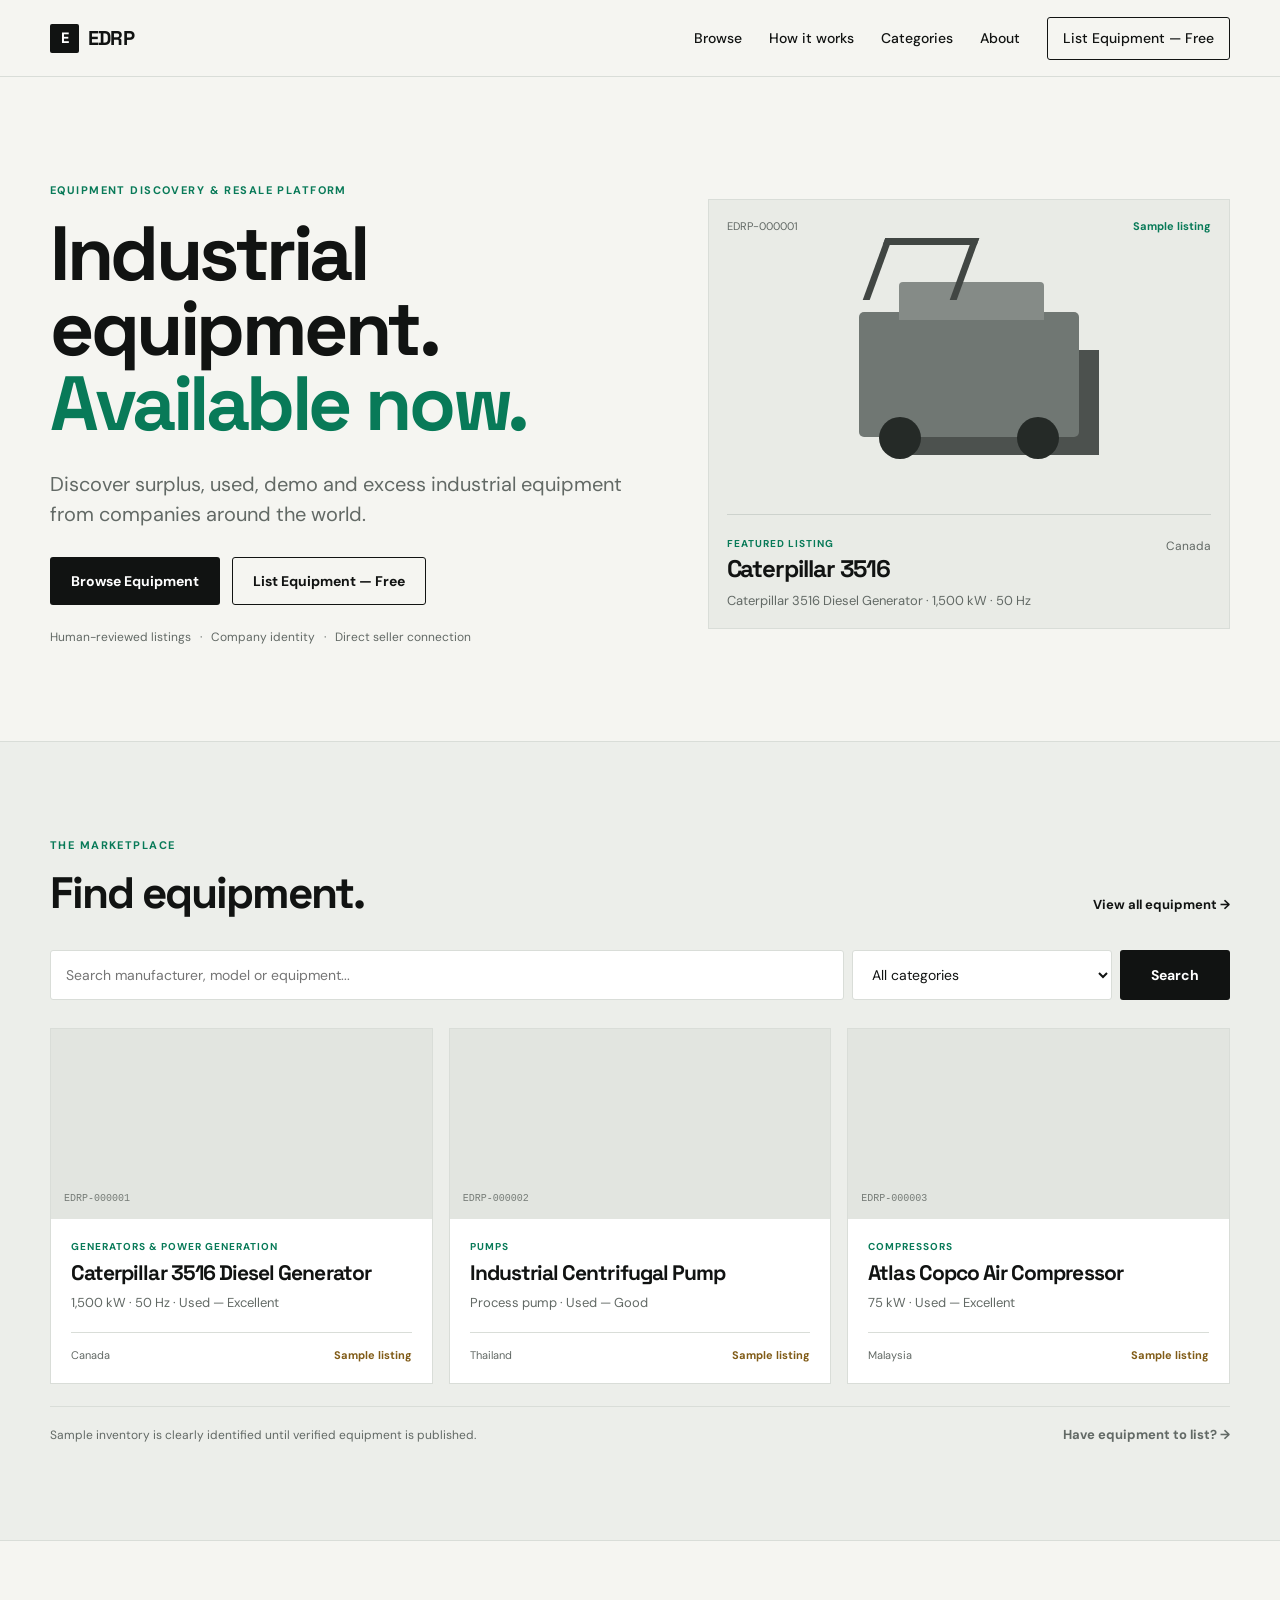
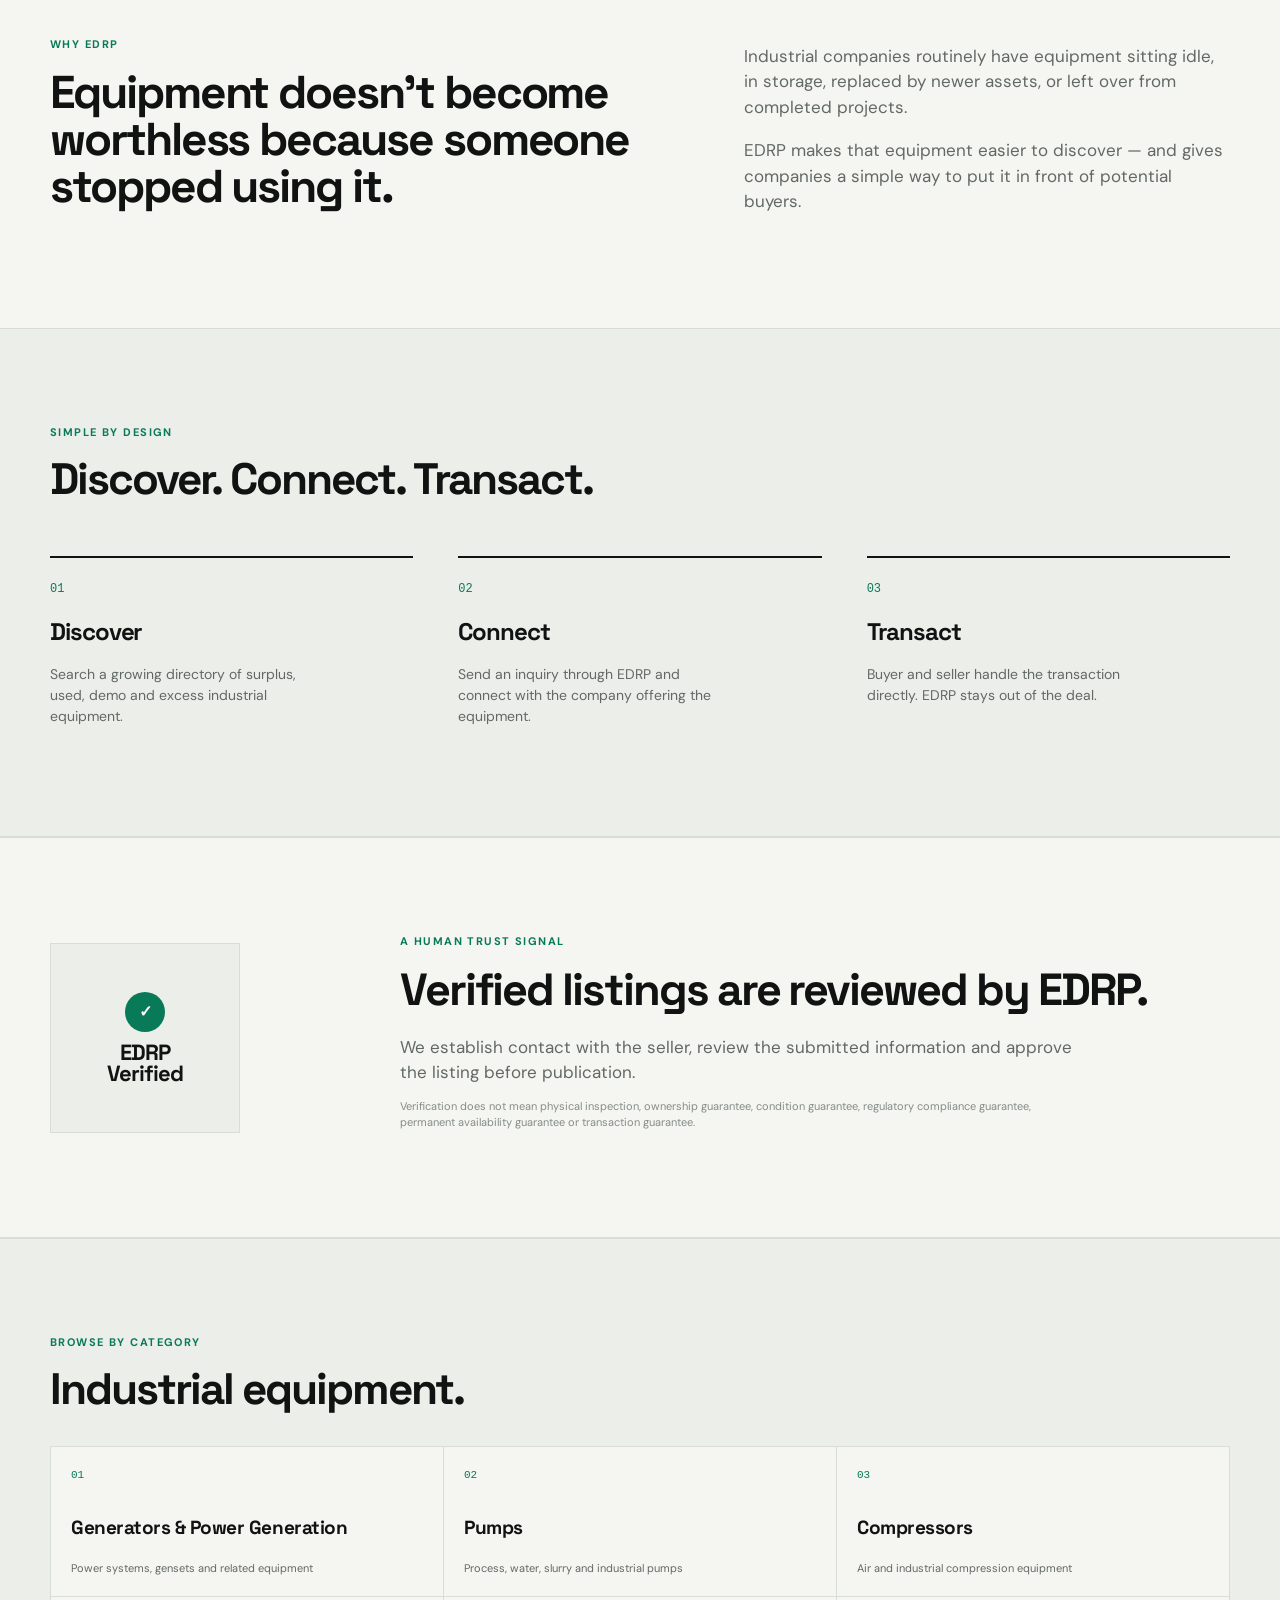
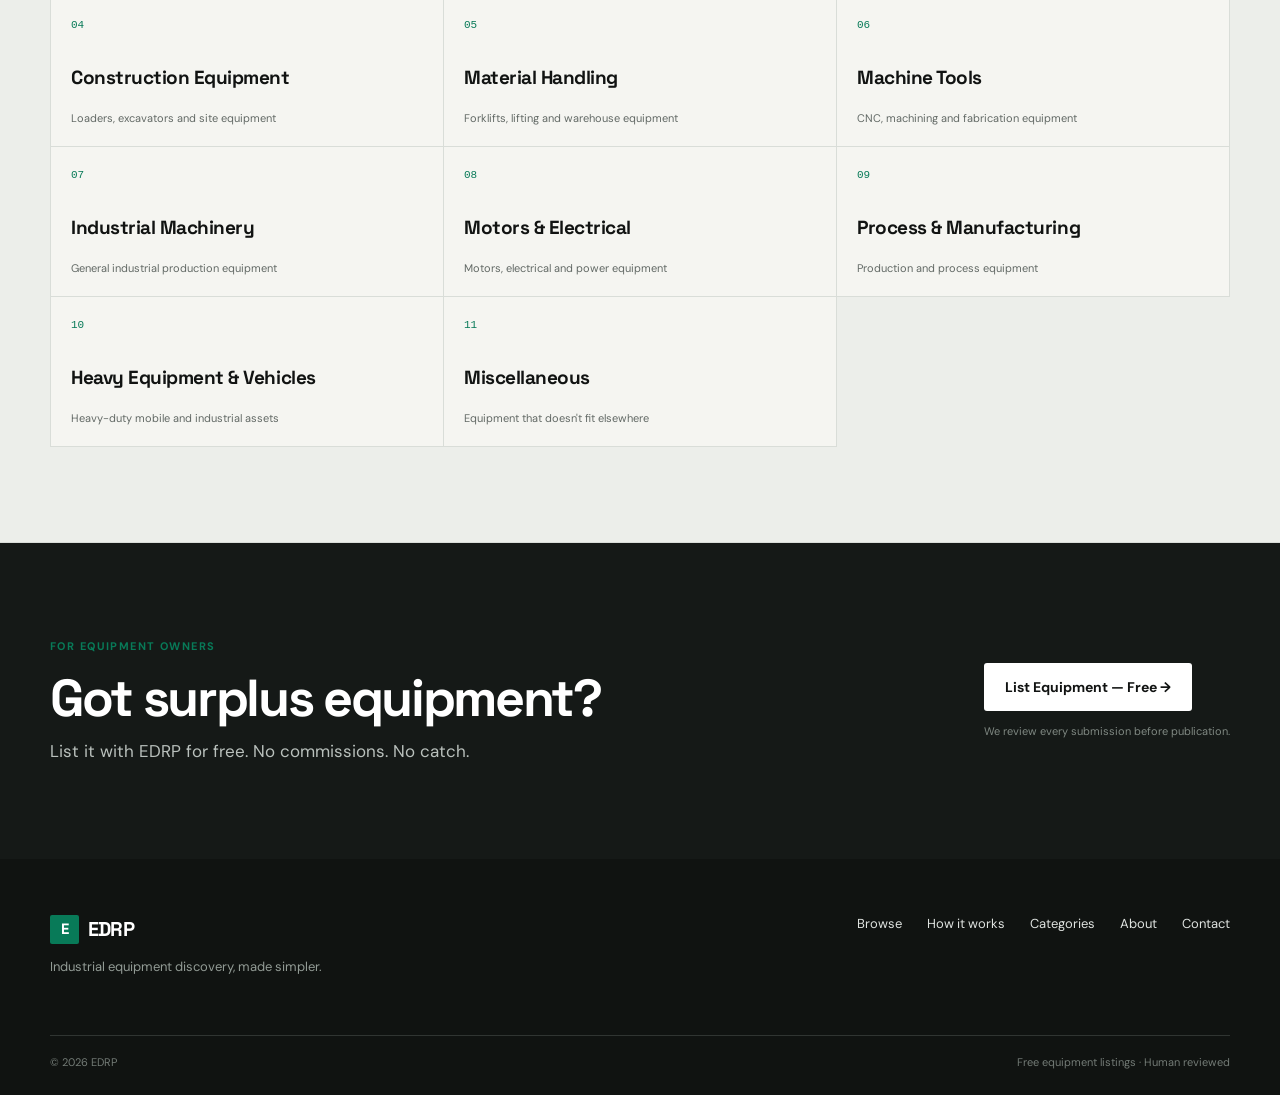
==== commit 79460e4c: "Add files via upload" ====
--- a/index.html
+++ b/index.html
@@ -4,6 +4,7 @@
   <meta charset="UTF-8">
   <meta name="viewport" content="width=device-width, initial-scale=1.0">
   <meta name="description" content="EDRP is a global directory for surplus, used, demo and excess industrial equipment. Discover equipment from companies around the world.">
+  <link rel="canonical" href="https://edrp.net/">
   <title>EDRP | Industrial Equipment. Available Now.</title>
   <link rel="preconnect" href="https://fonts.googleapis.com">
   <link rel="preconnect" href="https://fonts.gstatic.com" crossorigin>
@@ -11,229 +12,125 @@
   <link rel="stylesheet" href="css/style.css">
 </head>
 <body>
-  <header class="site-header">
-    <div class="container header-inner">
-      <a class="brand" href="index.html" aria-label="EDRP home">
-        <span class="brand-mark">E</span><span>EDRP</span>
+<header class="site-header">
+  <div class="container header-inner">
+    <a class="brand" href="index.html" aria-label="EDRP home"><span class="brand-mark">E</span><span>EDRP</span></a>
+    <nav class="nav" aria-label="Primary navigation">
+      <a href="browse.html">Browse</a>
+      <a href="#how-it-works">How it works</a>
+      <a href="#categories">Categories</a>
+      <a href="about.html">About</a>
+      <a class="nav-cta" href="submit.html">List Equipment — Free</a>
+    </nav>
+    <button class="menu-toggle" type="button" aria-label="Open menu" aria-expanded="false">☰</button>
+  </div>
+</header>
+
+<main>
+  <section class="hero">
+    <div class="container hero-grid">
+      <div class="hero-copy">
+        <p class="eyebrow">Equipment Discovery & Resale Platform</p>
+        <h1>Industrial equipment.<br><span>Available now.</span></h1>
+        <p class="hero-text">Discover surplus, used, demo and excess industrial equipment from companies around the world.</p>
+        <div class="hero-actions">
+          <a class="button button-primary" href="browse.html">Browse Equipment</a>
+          <a class="button button-secondary" href="submit.html">List Equipment — Free</a>
+        </div>
+        <div class="trust-line" aria-label="EDRP trust points"><span>Human-reviewed listings</span><span>·</span><span>Company identity</span><span>·</span><span>Direct seller connection</span></div>
+      </div>
+
+      <a class="hero-panel" id="featured-listing" href="browse.html" aria-label="View featured equipment">
+        <div class="panel-top"><span data-featured-id>Equipment</span><span class="verified" data-featured-badge>Listing</span></div>
+        <div class="equipment-visual"><div class="machine-shape"><div></div><div></div><div></div></div></div>
+        <div class="panel-bottom">
+          <div><p class="label">Featured listing</p><h2 data-featured-title>Industrial equipment</h2><p data-featured-spec>Available equipment will appear here.</p></div>
+          <span class="location" data-featured-location>Global</span>
+        </div>
       </a>
-      <nav class="nav" aria-label="Primary navigation">
-        <a href="#equipment">Browse</a>
-        <a href="#how-it-works">How it works</a>
-        <a href="#categories">Categories</a>
-        <a href="#about">About</a>
-        <a class="nav-cta" href="#sell">List Equipment — Free</a>
-      </nav>
     </div>
-  </header>
+  </section>
 
-  <main>
-    <!-- HERO -->
-    <section class="hero">
-      <div class="container hero-grid">
-        <div class="hero-copy">
-          <p class="eyebrow">Equipment Discovery & Resale Platform</p>
-          <h1>Industrial equipment.<br><span>Available now.</span></h1>
-          <p class="hero-text">Discover surplus, used, demo and excess industrial equipment from companies around the world.</p>
-          <div class="hero-actions">
-            <a class="button button-primary" href="#equipment">Browse Equipment</a>
-            <a class="button button-secondary" href="#sell">List Equipment — Free</a>
-          </div>
-          <div class="trust-line" aria-label="EDRP trust points">
-            <span>Human-verified listings</span><span>·</span><span>Company identity</span><span>·</span><span>Direct seller contact</span>
-          </div>
-        </div>
+  <section class="section section-muted" id="equipment">
+    <div class="container">
+      <div class="section-heading">
+        <div><p class="eyebrow">The marketplace</p><h2>Find equipment.</h2></div>
+        <a class="text-link" href="browse.html">View all equipment →</a>
+      </div>
 
-        <a class="hero-panel" href="#equipment" aria-label="View featured equipment">
-          <div class="panel-top"><span>EDRP-000001</span><span class="verified">✓ EDRP Verified</span></div>
-          <div class="equipment-visual">
-            <div class="machine-shape"><div></div><div></div><div></div></div>
-          </div>
-          <div class="panel-bottom">
-            <div>
-              <p class="label">Featured listing</p>
-              <h2>Caterpillar 3516</h2>
-              <p>Diesel Generator · 1,500 kW · 50 Hz</p>
-            </div>
-            <span class="location">Canada</span>
-          </div>
-        </a>
+      <div class="search-bar" role="search">
+        <input id="home-search" type="search" placeholder="Search manufacturer, model or equipment..." aria-label="Search equipment">
+        <select id="home-category" aria-label="Category">
+          <option value="">All categories</option>
+          <option>Generators & Power Generation</option><option>Pumps</option><option>Compressors</option><option>Construction Equipment</option><option>Material Handling Equipment</option><option>Machine Tools</option><option>Industrial Machinery</option><option>Motors & Electrical Equipment</option><option>Process & Manufacturing Equipment</option><option>Heavy Equipment & Vehicles</option><option>Miscellaneous</option>
+        </select>
+        <button id="home-search-btn" class="button button-primary" type="button">Search</button>
       </div>
-    </section>
 
-    <!-- MARKETPLACE -->
-    <section class="section section-muted" id="equipment">
-      <div class="container">
-        <div class="section-heading">
-          <div>
-            <p class="eyebrow">The marketplace</p>
-            <h2>Find equipment.</h2>
-          </div>
-          <a class="text-link" href="#equipment-grid">View all equipment →</a>
-        </div>
+      <div class="listing-grid" id="equipment-grid" aria-live="polite"></div>
+      <div class="marketplace-note"><span>Sample inventory is clearly identified until verified equipment is published.</span><a class="text-link" href="submit.html">Have equipment to list? →</a></div>
+    </div>
+  </section>
 
-        <div class="search-bar" role="search">
-          <input type="search" placeholder="Search manufacturer, model or equipment..." aria-label="Search equipment">
-          <select aria-label="Category">
-            <option>All categories</option>
-            <option>Generators & Power Generation</option>
-            <option>Pumps</option>
-            <option>Compressors</option>
-            <option>Construction Equipment</option>
-            <option>Material Handling Equipment</option>
-            <option>Machine Tools</option>
-          </select>
-          <button class="button button-primary" type="button">Search</button>
-        </div>
+  <section class="section">
+    <div class="container value-grid">
+      <div><p class="eyebrow">Why EDRP</p><h2>Equipment doesn't become worthless because someone stopped using it.</h2></div>
+      <div class="value-copy"><p>Industrial companies routinely have equipment sitting idle, in storage, replaced by newer assets, or left over from completed projects.</p><p>EDRP makes that equipment easier to discover — and gives companies a simple way to put it in front of potential buyers.</p></div>
+    </div>
+  </section>
 
-        <div class="listing-grid" id="equipment-grid">
-          <a class="listing-card" href="#listing-000001">
-            <div class="card-visual machine-generator"><span>EDRP-000001</span></div>
-            <div class="card-body">
-              <p class="card-category">Generators & Power Generation</p>
-              <h3>Caterpillar 3516 Diesel Generator</h3>
-              <p>1,500 kW · 50 Hz · Used — Excellent</p>
-              <div class="card-meta"><span>Canada</span><span class="verified">✓ Verified</span></div>
-            </div>
-          </a>
-
-          <a class="listing-card" href="#listing-000002">
-            <div class="card-visual machine-pump"><span>EDRP-000002</span></div>
-            <div class="card-body">
-              <p class="card-category">Pumps</p>
-              <h3>Industrial Centrifugal Pump</h3>
-              <p>Flowserve Mark 3 · Used — Good</p>
-              <div class="card-meta"><span>Thailand</span><span class="verified">✓ Verified</span></div>
-            </div>
-          </a>
-
-          <a class="listing-card" href="#listing-000003">
-            <div class="card-visual machine-compressor"><span>EDRP-000003</span></div>
-            <div class="card-body">
-              <p class="card-category">Compressors</p>
-              <h3>Atlas Copco GA 75</h3>
-              <p>75 kW · Used — Excellent</p>
-              <div class="card-meta"><span>Malaysia</span><span class="verified">✓ Verified</span></div>
-            </div>
-          </a>
-        </div>
-
-        <div class="marketplace-note">
-          <span>New equipment is added as sellers are verified.</span>
-          <a class="text-link" href="#sell">Have equipment to list? →</a>
-        </div>
-      </div>
-    </section>
-
-    <!-- VALUE PROPOSITION -->
-    <section class="section">
-      <div class="container value-grid">
-        <div>
-          <p class="eyebrow">Why EDRP</p>
-          <h2>Equipment doesn't become worthless because someone stopped using it.</h2>
-        </div>
-        <div class="value-copy">
-          <p>Industrial companies routinely have equipment sitting idle, in storage, replaced by newer assets, or left over from completed projects.</p>
-          <p>EDRP makes that equipment easier to discover — and gives companies a simple way to put it in front of potential buyers.</p>
-        </div>
-      </div>
-    </section>
-
-    <!-- HOW IT WORKS -->
-    <section class="section section-muted" id="how-it-works">
-      <div class="container">
-        <div class="section-heading compact-heading">
-          <div><p class="eyebrow">Simple by design</p><h2>Discover. Connect. Transact.</h2></div>
-        </div>
-        <div class="steps">
-          <div class="step">
-            <span>01</span>
-            <h3>Discover</h3>
-            <p>Search a growing directory of surplus, used, demo and excess industrial equipment.</p>
-          </div>
-          <div class="step">
-            <span>02</span>
-            <h3>Connect</h3>
-            <p>Send an inquiry through EDRP and connect with the company offering the equipment.</p>
-          </div>
-          <div class="step">
-            <span>03</span>
-            <h3>Transact</h3>
-            <p>Buyer and seller handle the transaction directly. EDRP stays out of the deal.</p>
-          </div>
-        </div>
-      </div>
-    </section>
-
-    <!-- VERIFIED -->
-    <section class="section verified-section">
-      <div class="container verified-grid">
-        <div class="verified-badge-large"><span>✓</span><strong>EDRP<br>Verified</strong></div>
-        <div>
-          <p class="eyebrow">A human trust signal</p>
-          <h2>Every verified listing has been reviewed by EDRP.</h2>
-          <p class="verified-text">We establish contact with the seller, review the submitted information and approve the listing before publication.</p>
-          <p class="verified-fine">Verification does not mean physical inspection, ownership guarantee, condition guarantee or transaction guarantee.</p>
-        </div>
-      </div>
-    </section>
-
-    <!-- CATEGORIES -->
-    <section class="section section-muted" id="categories">
-      <div class="container">
-        <div class="section-heading">
-          <div><p class="eyebrow">Browse by category</p><h2>Industrial equipment.</h2></div>
-        </div>
-        <div class="category-grid">
-          <a href="#equipment"><span>01</span><strong>Generators & Power Generation</strong><small>Power systems, gensets and related equipment</small></a>
-          <a href="#equipment"><span>02</span><strong>Pumps</strong><small>Process, water, slurry and industrial pumps</small></a>
-          <a href="#equipment"><span>03</span><strong>Compressors</strong><small>Air and industrial compression equipment</small></a>
-          <a href="#equipment"><span>04</span><strong>Construction Equipment</strong><small>Loaders, excavators and site equipment</small></a>
-          <a href="#equipment"><span>05</span><strong>Material Handling</strong><small>Forklifts, lifting and warehouse equipment</small></a>
-          <a href="#equipment"><span>06</span><strong>Machine Tools</strong><small>CNC, machining and fabrication equipment</small></a>
-          <a href="#equipment"><span>07</span><strong>Industrial Machinery</strong><small>General industrial production equipment</small></a>
-          <a href="#equipment"><span>08</span><strong>Motors & Electrical</strong><small>Motors, electrical and power equipment</small></a>
-          <a href="#equipment"><span>09</span><strong>Process & Manufacturing</strong><small>Production and process equipment</small></a>
-          <a href="#equipment"><span>10</span><strong>Heavy Equipment & Vehicles</strong><small>Heavy-duty mobile and industrial assets</small></a>
-          <a href="#equipment"><span>11</span><strong>Miscellaneous</strong><small>Equipment that doesn't fit elsewhere</small></a>
-        </div>
-      </div>
-    </section>
-
-    <!-- SELLER CTA -->
-    <section class="section section-dark" id="sell">
-      <div class="container seller-cta">
-        <div>
-          <p class="eyebrow">For equipment owners</p>
-          <h2>Got surplus equipment?</h2>
-          <p>List it with EDRP for free. No commissions. No catch.</p>
-        </div>
-        <div class="seller-actions">
-          <a class="button button-light" href="#contact">List Equipment — Free →</a>
-          <span>We review every submission before publication.</span>
-        </div>
-      </div>
-    </section>
-  </main>
-
-  <footer class="site-footer" id="about">
-    <div class="container footer-inner">
-      <div>
-        <div class="brand footer-brand"><span class="brand-mark">E</span><span>EDRP</span></div>
-        <p>Industrial equipment discovery, made simpler.</p>
-      </div>
-      <div class="footer-links">
-        <a href="#equipment">Browse</a>
-        <a href="#how-it-works">How it works</a>
-        <a href="#categories">Categories</a>
-        <a href="#contact">Contact</a>
+  <section class="section section-muted" id="how-it-works">
+    <div class="container">
+      <div class="section-heading compact-heading"><div><p class="eyebrow">Simple by design</p><h2>Discover. Connect. Transact.</h2></div></div>
+      <div class="steps">
+        <div class="step"><span>01</span><h3>Discover</h3><p>Search a growing directory of surplus, used, demo and excess industrial equipment.</p></div>
+        <div class="step"><span>02</span><h3>Connect</h3><p>Send an inquiry through EDRP and connect with the company offering the equipment.</p></div>
+        <div class="step"><span>03</span><h3>Transact</h3><p>Buyer and seller handle the transaction directly. EDRP stays out of the deal.</p></div>
       </div>
     </div>
-    <div class="container footer-bottom">
-      <span>© 2026 EDRP</span>
-      <span>Free equipment listings · Human verified</span>
+  </section>
+
+  <section class="section verified-section">
+    <div class="container verified-grid">
+      <div class="verified-badge-large"><span>✓</span><strong>EDRP<br>Verified</strong></div>
+      <div><p class="eyebrow">A human trust signal</p><h2>Verified listings are reviewed by EDRP.</h2><p class="verified-text">We establish contact with the seller, review the submitted information and approve the listing before publication.</p><p class="verified-fine">Verification does not mean physical inspection, ownership guarantee, condition guarantee, regulatory compliance guarantee, permanent availability guarantee or transaction guarantee.</p></div>
     </div>
-  </footer>
+  </section>
 
-  <div id="contact" class="anchor-target" aria-hidden="true"></div>
+  <section class="section section-muted" id="categories">
+    <div class="container">
+      <div class="section-heading"><div><p class="eyebrow">Browse by category</p><h2>Industrial equipment.</h2></div></div>
+      <div class="category-grid">
+        <a href="browse.html?category=Generators+%26+Power+Generation"><span>01</span><strong>Generators & Power Generation</strong><small>Power systems, gensets and related equipment</small></a>
+        <a href="browse.html?category=Pumps"><span>02</span><strong>Pumps</strong><small>Process, water, slurry and industrial pumps</small></a>
+        <a href="browse.html?category=Compressors"><span>03</span><strong>Compressors</strong><small>Air and industrial compression equipment</small></a>
+        <a href="browse.html?category=Construction+Equipment"><span>04</span><strong>Construction Equipment</strong><small>Loaders, excavators and site equipment</small></a>
+        <a href="browse.html?category=Material+Handling+Equipment"><span>05</span><strong>Material Handling</strong><small>Forklifts, lifting and warehouse equipment</small></a>
+        <a href="browse.html?category=Machine+Tools"><span>06</span><strong>Machine Tools</strong><small>CNC, machining and fabrication equipment</small></a>
+        <a href="browse.html?category=Industrial+Machinery"><span>07</span><strong>Industrial Machinery</strong><small>General industrial production equipment</small></a>
+        <a href="browse.html?category=Motors+%26+Electrical+Equipment"><span>08</span><strong>Motors & Electrical</strong><small>Motors, electrical and power equipment</small></a>
+        <a href="browse.html?category=Process+%26+Manufacturing+Equipment"><span>09</span><strong>Process & Manufacturing</strong><small>Production and process equipment</small></a>
+        <a href="browse.html?category=Heavy+Equipment+%26+Vehicles"><span>10</span><strong>Heavy Equipment & Vehicles</strong><small>Heavy-duty mobile and industrial assets</small></a>
+        <a href="browse.html?category=Miscellaneous"><span>11</span><strong>Miscellaneous</strong><small>Equipment that doesn't fit elsewhere</small></a>
+      </div>
+    </div>
+  </section>
+
+  <section class="section section-dark" id="sell">
+    <div class="container seller-cta">
+      <div><p class="eyebrow">For equipment owners</p><h2>Got surplus equipment?</h2><p>List it with EDRP for free. No commissions. No catch.</p></div>
+      <div class="seller-actions"><a class="button button-light" href="submit.html">List Equipment — Free →</a><span>We review every submission before publication.</span></div>
+    </div>
+  </section>
+</main>
+
+<footer class="site-footer">
+  <div class="container footer-inner">
+    <div><div class="brand footer-brand"><span class="brand-mark">E</span><span>EDRP</span></div><p>Industrial equipment discovery, made simpler.</p></div>
+    <div class="footer-links"><a href="browse.html">Browse</a><a href="index.html#how-it-works">How it works</a><a href="index.html#categories">Categories</a><a href="about.html">About</a><a href="contact.html">Contact</a></div>
+  </div>
+  <div class="container footer-bottom"><span>© 2026 EDRP</span><span>Free equipment listings · Human reviewed</span></div>
+</footer>
+<script src="js/main.js"></script>
 </body>
 </html>
--- a/css/style.css
+++ b/css/style.css
@@ -45,3 +45,44 @@
 .listing-page{padding:42px 0 90px}.back-link{display:inline-block;margin-bottom:34px;color:var(--muted);font-size:14px;font-weight:600}.listing-layout{display:grid;grid-template-columns:minmax(0,1.05fr) minmax(360px,.95fr);gap:64px;align-items:start}.listing-hero-image{aspect-ratio:4/3;background:linear-gradient(135deg,#e7e9e5,#dfe3de);display:flex;align-items:center;justify-content:center;color:#7a817c;font-size:13px;text-transform:uppercase;letter-spacing:.12em}.listing-tags{display:flex;flex-wrap:wrap;gap:8px;margin-bottom:22px}.tag{display:inline-flex;align-items:center;min-height:28px;padding:0 10px;border-radius:3px;background:#e9ece8;color:var(--ink);font-size:11px;font-weight:700;letter-spacing:.05em;text-transform:uppercase}.tag-light{background:#f0f1ed;color:var(--muted)}.tag-verified{background:#e0f0e9;color:var(--emerald)}.listing-copy .eyebrow{margin:0 0 10px;color:var(--emerald);font-size:12px;font-weight:700;letter-spacing:.1em}.listing-copy h1{margin:0;font-family:"Space Grotesk",sans-serif;font-size:clamp(34px,4vw,54px);line-height:1.04;letter-spacing:-.035em}.listing-location{margin:18px 0 28px;color:var(--muted);font-size:16px}.spec-card{display:grid;grid-template-columns:1fr 1fr;border:1px solid var(--line);background:var(--white);margin-bottom:18px}.spec-card div{padding:18px 20px;border-bottom:1px solid var(--line)}.spec-card div:nth-child(odd){border-right:1px solid var(--line)}.spec-card div:nth-child(3),.spec-card div:nth-child(4){border-bottom:0}.spec-card span{display:block;margin-bottom:6px;color:var(--muted);font-size:11px;text-transform:uppercase;letter-spacing:.08em}.spec-card strong{font-size:14px}.verify-box{padding:20px;background:#eef3ef;border-left:3px solid var(--emerald);margin:22px 0}.verify-box strong{display:block;margin-bottom:7px;font-size:14px}.verify-box p{margin:0;color:var(--muted);font-size:13px;line-height:1.6}.btn-wide{width:100%;justify-content:center}.listing-description{display:grid;grid-template-columns:.8fr 1.2fr;gap:64px;margin-top:86px;padding-top:44px;border-top:1px solid var(--line)}.section-kicker{margin:0 0 10px;color:var(--emerald);font-size:11px;font-weight:700;letter-spacing:.12em;text-transform:uppercase}.listing-description h2{margin:0;font-family:"Space Grotesk",sans-serif;font-size:30px;letter-spacing:-.02em}.listing-description>p:last-child{margin:0;color:var(--muted);font-size:16px;line-height:1.8;max-width:680px}
 .form-page{padding:70px 0 100px}.form-shell{max-width:850px}.form-shell h1{margin:0;font-family:"Space Grotesk",sans-serif;font-size:clamp(38px,6vw,64px);line-height:1.02;letter-spacing:-.04em}.form-intro{max-width:650px;color:var(--muted);font-size:17px;line-height:1.7;margin:20px 0 44px}.edrp-form{display:grid;gap:20px}.edrp-form label{display:grid;gap:7px;font-size:12px;font-weight:700;letter-spacing:.04em}.edrp-form label span{font-weight:400;color:var(--muted)}.edrp-form input,.edrp-form select,.edrp-form textarea{width:100%;box-sizing:border-box;border:1px solid var(--line);background:var(--white);border-radius:3px;padding:13px 14px;font:inherit;font-size:15px;color:var(--ink);outline:none}.edrp-form input:focus,.edrp-form select:focus,.edrp-form textarea:focus{border-color:var(--emerald)}.form-grid{display:grid;grid-template-columns:1fr 1fr;gap:20px}.check{display:flex!important;align-items:flex-start;gap:10px;font-size:13px!important;letter-spacing:0!important;font-weight:500!important}.check input{width:auto;margin-top:3px}.form-note{margin:0;color:var(--muted);font-size:12px;line-height:1.5}.form-result{font-size:13px;padding:12px 14px;display:none}.form-result.success,.form-result.error{display:block}.form-result.success{background:#e8f2ed;color:#216448}.form-result.error{background:#f4e9e7;color:#7b3329}
 @media(max-width:850px){.listing-layout,.listing-description{grid-template-columns:1fr;gap:34px}.listing-description{margin-top:60px}.form-grid{grid-template-columns:1fr}}@media(max-width:520px){.listing-copy h1{font-size:36px}.spec-card{grid-template-columns:1fr}.spec-card div:nth-child(odd){border-right:0}.spec-card div:nth-child(3){border-bottom:1px solid var(--line)}}
+
+/* V1 correction pass */
+:root{--accent:var(--emerald)}
+button,input,select,textarea{font-family:inherit}
+.btn{display:inline-flex;align-items:center;justify-content:center;min-height:48px;padding:0 20px;border:1px solid transparent;border-radius:3px;background:var(--ink);color:#fff;font-size:14px;font-weight:700;cursor:pointer;text-decoration:none}
+.btn:hover{background:var(--emerald)}
+.btn-primary{background:var(--ink);color:#fff}
+.active{color:var(--emerald)}
+.menu-toggle{display:none;border:0;background:transparent;color:var(--ink);font-size:24px;line-height:1;cursor:pointer;padding:8px}
+.sample-badge,.sample-text{color:#805b16!important;font-weight:700}.sample-badge{font-size:11px}.tag-sample{background:#f4ead7;color:#805b16}
+.button-dark-outline{border-color:#fff;color:#fff}.button-dark-outline:hover{background:#fff;color:var(--ink)}
+.listing-image.has-image{padding:0;overflow:hidden}.listing-image.has-image img{width:100%;height:100%;object-fit:cover;display:block}
+.listing-main-image{width:100%;aspect-ratio:4/3;object-fit:cover;display:block;background:#e7e9e5}
+.listing-thumbs{display:grid;grid-template-columns:repeat(4,1fr);gap:8px;margin-top:8px}.listing-thumbs button{padding:0;border:1px solid var(--line);background:#fff;cursor:pointer;aspect-ratio:4/3;overflow:hidden}.listing-thumbs img{width:100%;height:100%;object-fit:cover;display:block}
+.seller-identity{display:flex;justify-content:space-between;gap:20px;padding:14px 0;margin:-10px 0 20px;border-top:1px solid var(--line);border-bottom:1px solid var(--line);font-size:13px}.seller-identity span{color:var(--muted)}
+.spec-card{grid-template-columns:1fr 1fr}.spec-card div{border-right:0!important;border-bottom:1px solid var(--line)!important}.spec-card div:nth-child(odd){border-right:1px solid var(--line)!important}.spec-card div:nth-last-child(-n+2){border-bottom:0!important}.spec-card .spec-wide{grid-column:auto}
+.btn-disabled,.btn-disabled:hover{background:#cfd3cf!important;color:#717873!important;cursor:not-allowed;pointer-events:none}
+.listing-detail-copy>p{margin:0;color:var(--muted);font-size:16px;line-height:1.8;max-width:680px}.detail-block{margin-top:28px;padding-top:22px;border-top:1px solid var(--line)}.detail-block h3{font-size:15px;margin:0 0 8px}.detail-block p{margin:0;color:var(--muted);font-size:14px;line-height:1.7}.listing-dates{display:flex;gap:24px;flex-wrap:wrap;margin-top:28px;color:var(--muted);font-size:11px}.listing-dates strong{color:var(--ink);font-weight:600}
+.empty-state .btn{margin-top:18px}.search-row input,.filters select{min-height:48px;border:1px solid var(--line);background:#fff;padding:0 14px;border-radius:3px;font:inherit;color:var(--ink)}
+
+@media(max-width:850px){
+  .menu-toggle{display:block}
+  .header-inner{position:relative}
+  .nav{display:none!important;position:absolute;top:76px;left:-20px;right:-20px;background:var(--paper);border-bottom:1px solid var(--line);padding:18px 20px 22px;flex-direction:column;align-items:stretch;gap:0}
+  .nav.nav-open{display:flex!important}
+  .nav a,.nav a:not(.nav-cta){display:block!important;padding:12px 0;border-bottom:1px solid var(--line)}
+  .nav .nav-cta{margin-top:12px;padding:12px 14px;text-align:center;border:1px solid var(--ink)}
+  .spec-card div:nth-last-child(-n+2){border-bottom:1px solid var(--line)!important}
+  .spec-card div:nth-child(7),.spec-card div:nth-child(8){border-bottom:0!important}
+}
+@media(max-width:560px){
+  .nav{top:65px}
+  .spec-card{grid-template-columns:1fr}.spec-card div:nth-child(odd){border-right:0!important}.spec-card div{border-bottom:1px solid var(--line)!important}.spec-card div:last-child{border-bottom:0!important}
+  .listing-thumbs{grid-template-columns:repeat(3,1fr)}
+  .seller-identity{flex-direction:column;gap:3px}
+}
+
+[hidden]{display:none!important}
+.spec-card{gap:1px;background:var(--line);border:1px solid var(--line)}
+.spec-card div,.spec-card div:nth-child(odd),.spec-card div:nth-last-child(-n+2),.spec-card div:nth-child(7),.spec-card div:nth-child(8){background:var(--white);border:0!important}
+@media(max-width:560px){.spec-card div,.spec-card div:nth-child(odd),.spec-card div:last-child{border:0!important}}
